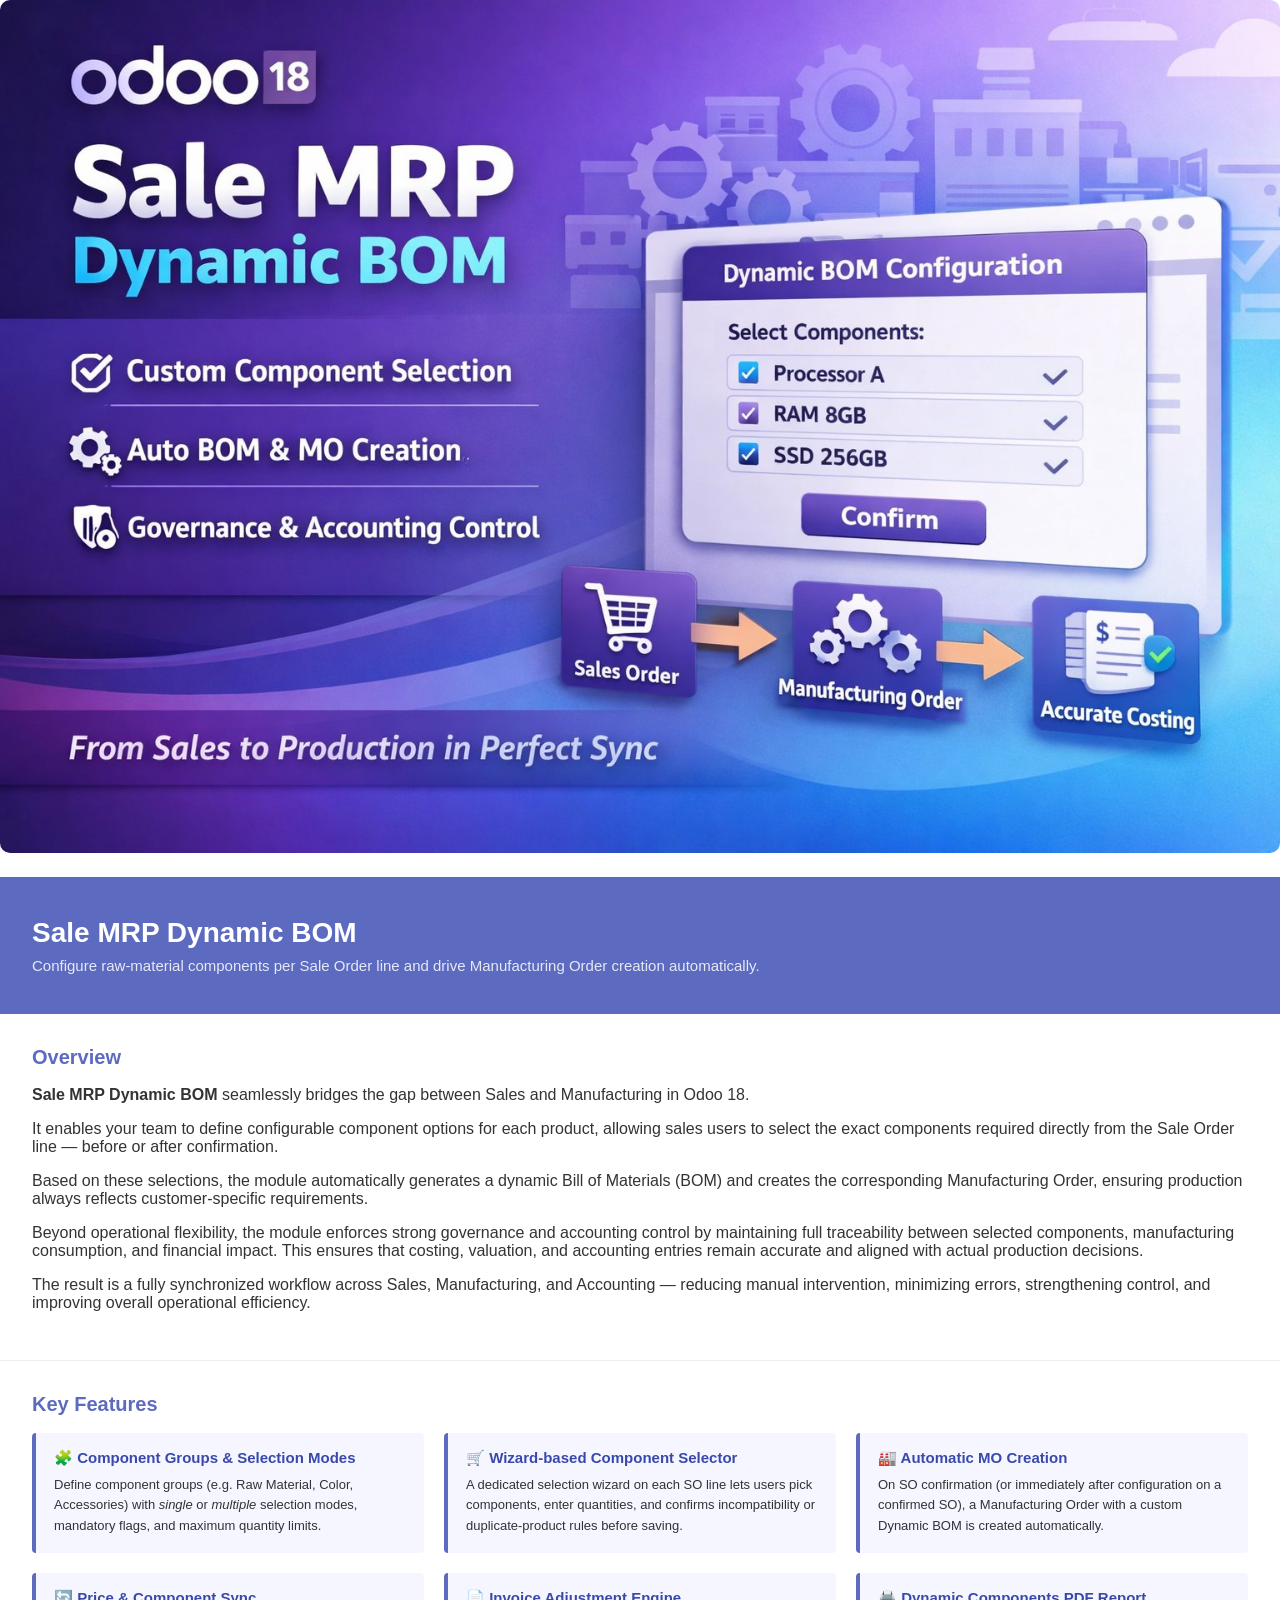
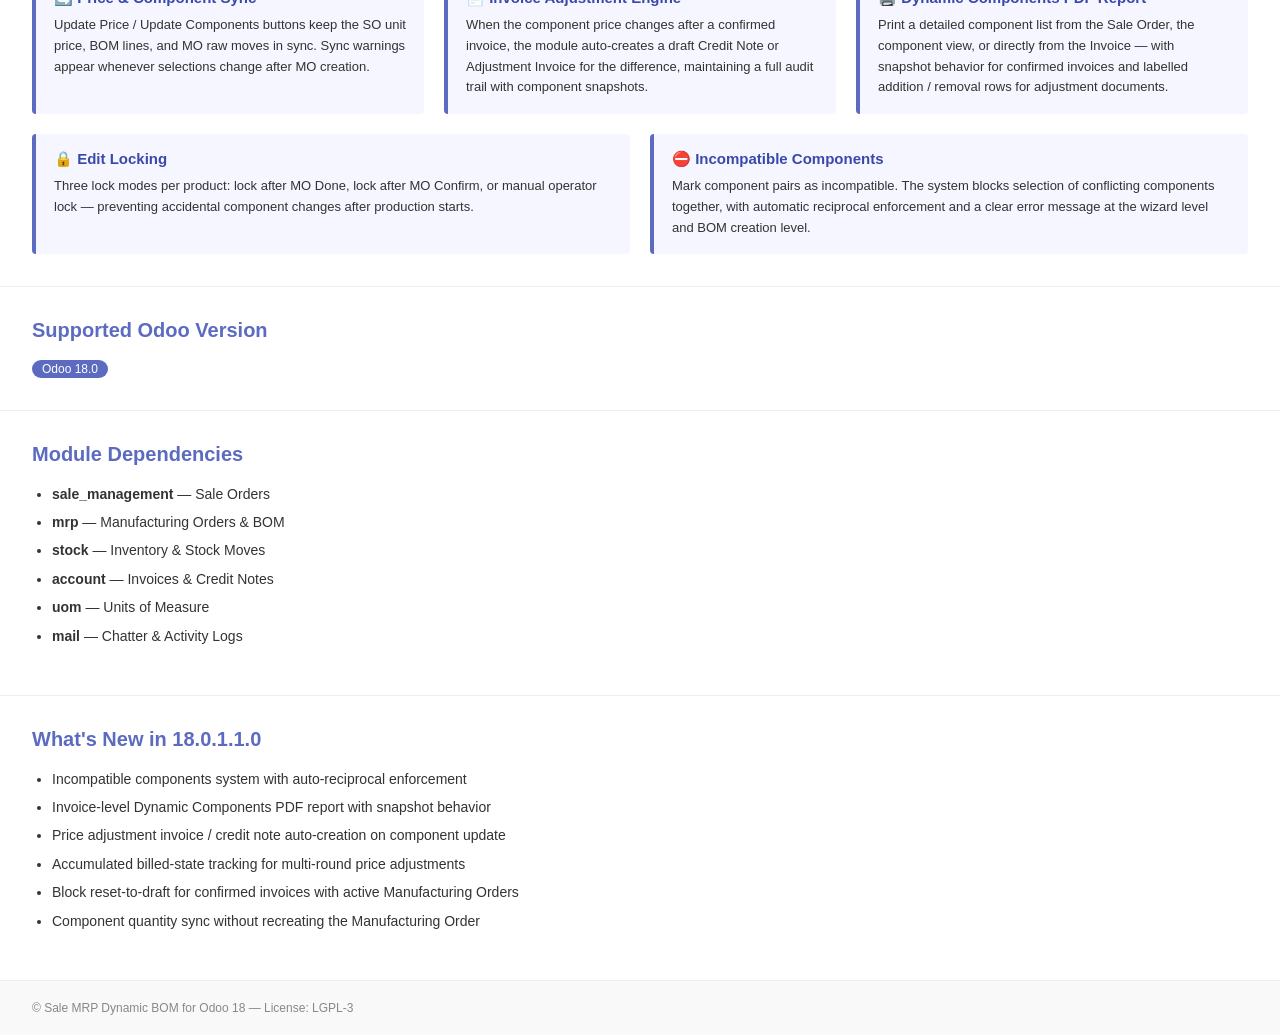
==== sale_mrp_dynamic_bom/static/description/index.html @ be4dcfb9 "up1011" ====
<!DOCTYPE html>
<html lang="en">
<head>
    <meta charset="UTF-8"/>
    <meta name="viewport" content="width=device-width, initial-scale=1.0"/>
    <title>Sale MRP Dynamic BOM</title>
    <style>
        body { font-family: 'Helvetica Neue', Arial, sans-serif; color: #333; margin: 0; padding: 0; }
        .header { background: #5C6BC0; color: #fff; padding: 40px 32px; }
        .header h1 { margin: 0 0 8px; font-size: 28px; }
        .header p  { margin: 0; font-size: 15px; opacity: .85; }
        .section   { padding: 32px; border-bottom: 1px solid #eee; }
        .section h2 { color: #5C6BC0; font-size: 20px; margin-top: 0; }
        .features  { display: flex; flex-wrap: wrap; gap: 20px; }
        .feature   { flex: 1 1 260px; background: #f5f6ff; border-left: 4px solid #5C6BC0;
                     border-radius: 4px; padding: 16px 18px; }
        .feature h3 { margin: 0 0 8px; font-size: 15px; color: #3949AB; }
        .feature p  { margin: 0; font-size: 13px; line-height: 1.6; }
        ul { padding-left: 20px; }
        li { margin-bottom: 6px; font-size: 14px; line-height: 1.6; }
        .badge { display: inline-block; background: #5C6BC0; color: #fff;
                 padding: 2px 10px; border-radius: 12px; font-size: 12px; margin-right: 6px; }
        .footer { background: #f9f9f9; padding: 20px 32px; font-size: 12px; color: #888; }
    </style>
</head>
<body>

<img src="banner.jpg" style="width:100%; border-radius:10px; margin-bottom:20px;"/>

<div class="header">
    <h1>Sale MRP Dynamic BOM</h1>
    <p>Configure raw-material components per Sale Order line and drive Manufacturing Order creation automatically.</p>
</div>

<div class="section">
    <h2>Overview</h2>
    <p>
        <strong>Sale MRP Dynamic BOM</strong> seamlessly bridges the gap between Sales and
        Manufacturing in Odoo 18.
    </p>
    <p>
        It enables your team to define configurable component options for each product, allowing
        sales users to select the exact components required directly from the Sale Order line —
        before or after confirmation.
    </p>
    <p>
        Based on these selections, the module automatically generates a dynamic Bill of Materials
        (BOM) and creates the corresponding Manufacturing Order, ensuring production always reflects
        customer-specific requirements.
    </p>
    <p>
        Beyond operational flexibility, the module enforces strong governance and accounting control
        by maintaining full traceability between selected components, manufacturing consumption, and
        financial impact. This ensures that costing, valuation, and accounting entries remain
        accurate and aligned with actual production decisions.
    </p>
    <p>
        The result is a fully synchronized workflow across Sales, Manufacturing, and Accounting —
        reducing manual intervention, minimizing errors, strengthening control, and improving
        overall operational efficiency.
    </p>
</div>

<div class="section">
    <h2>Key Features</h2>
    <div class="features">

        <div class="feature">
            <h3>🧩 Component Groups &amp; Selection Modes</h3>
            <p>Define component groups (e.g. Raw Material, Color, Accessories) with
               <em>single</em> or <em>multiple</em> selection modes, mandatory flags,
               and maximum quantity limits.</p>
        </div>

        <div class="feature">
            <h3>🛒 Wizard-based Component Selector</h3>
            <p>A dedicated selection wizard on each SO line lets users pick components,
               enter quantities, and confirms incompatibility or duplicate-product rules
               before saving.</p>
        </div>

        <div class="feature">
            <h3>🏭 Automatic MO Creation</h3>
            <p>On SO confirmation (or immediately after configuration on a confirmed SO),
               a Manufacturing Order with a custom Dynamic BOM is created automatically.</p>
        </div>

        <div class="feature">
            <h3>🔄 Price &amp; Component Sync</h3>
            <p>Update Price / Update Components buttons keep the SO unit price, BOM lines,
               and MO raw moves in sync. Sync warnings appear whenever selections change
               after MO creation.</p>
        </div>

        <div class="feature">
            <h3>📄 Invoice Adjustment Engine</h3>
            <p>When the component price changes after a confirmed invoice, the module
               auto-creates a draft Credit Note or Adjustment Invoice for the difference,
               maintaining a full audit trail with component snapshots.</p>
        </div>

        <div class="feature">
            <h3>🖨️ Dynamic Components PDF Report</h3>
            <p>Print a detailed component list from the Sale Order, the component view,
               or directly from the Invoice — with snapshot behavior for confirmed invoices
               and labelled addition / removal rows for adjustment documents.</p>
        </div>

        <div class="feature">
            <h3>🔒 Edit Locking</h3>
            <p>Three lock modes per product: lock after MO Done, lock after MO Confirm,
               or manual operator lock — preventing accidental component changes after
               production starts.</p>
        </div>

        <div class="feature">
            <h3>⛔ Incompatible Components</h3>
            <p>Mark component pairs as incompatible. The system blocks selection of
               conflicting components together, with automatic reciprocal enforcement
               and a clear error message at the wizard level and BOM creation level.</p>
        </div>

    </div>
</div>

<div class="section">
    <h2>Supported Odoo Version</h2>
    <span class="badge">Odoo 18.0</span>
</div>

<div class="section">
    <h2>Module Dependencies</h2>
    <ul>
        <li><strong>sale_management</strong> — Sale Orders</li>
        <li><strong>mrp</strong> — Manufacturing Orders &amp; BOM</li>
        <li><strong>stock</strong> — Inventory &amp; Stock Moves</li>
        <li><strong>account</strong> — Invoices &amp; Credit Notes</li>
        <li><strong>uom</strong> — Units of Measure</li>
        <li><strong>mail</strong> — Chatter &amp; Activity Logs</li>
    </ul>
</div>

<div class="section">
    <h2>What's New in 18.0.1.1.0</h2>
    <ul>
        <li>Incompatible components system with auto-reciprocal enforcement</li>
        <li>Invoice-level Dynamic Components PDF report with snapshot behavior</li>
        <li>Price adjustment invoice / credit note auto-creation on component update</li>
        <li>Accumulated billed-state tracking for multi-round price adjustments</li>
        <li>Block reset-to-draft for confirmed invoices with active Manufacturing Orders</li>
        <li>Component quantity sync without recreating the Manufacturing Order</li>
    </ul>
</div>

<div class="footer">
    &copy; Sale MRP Dynamic BOM for Odoo 18 — License: LGPL-3
</div>

</body>
</html>
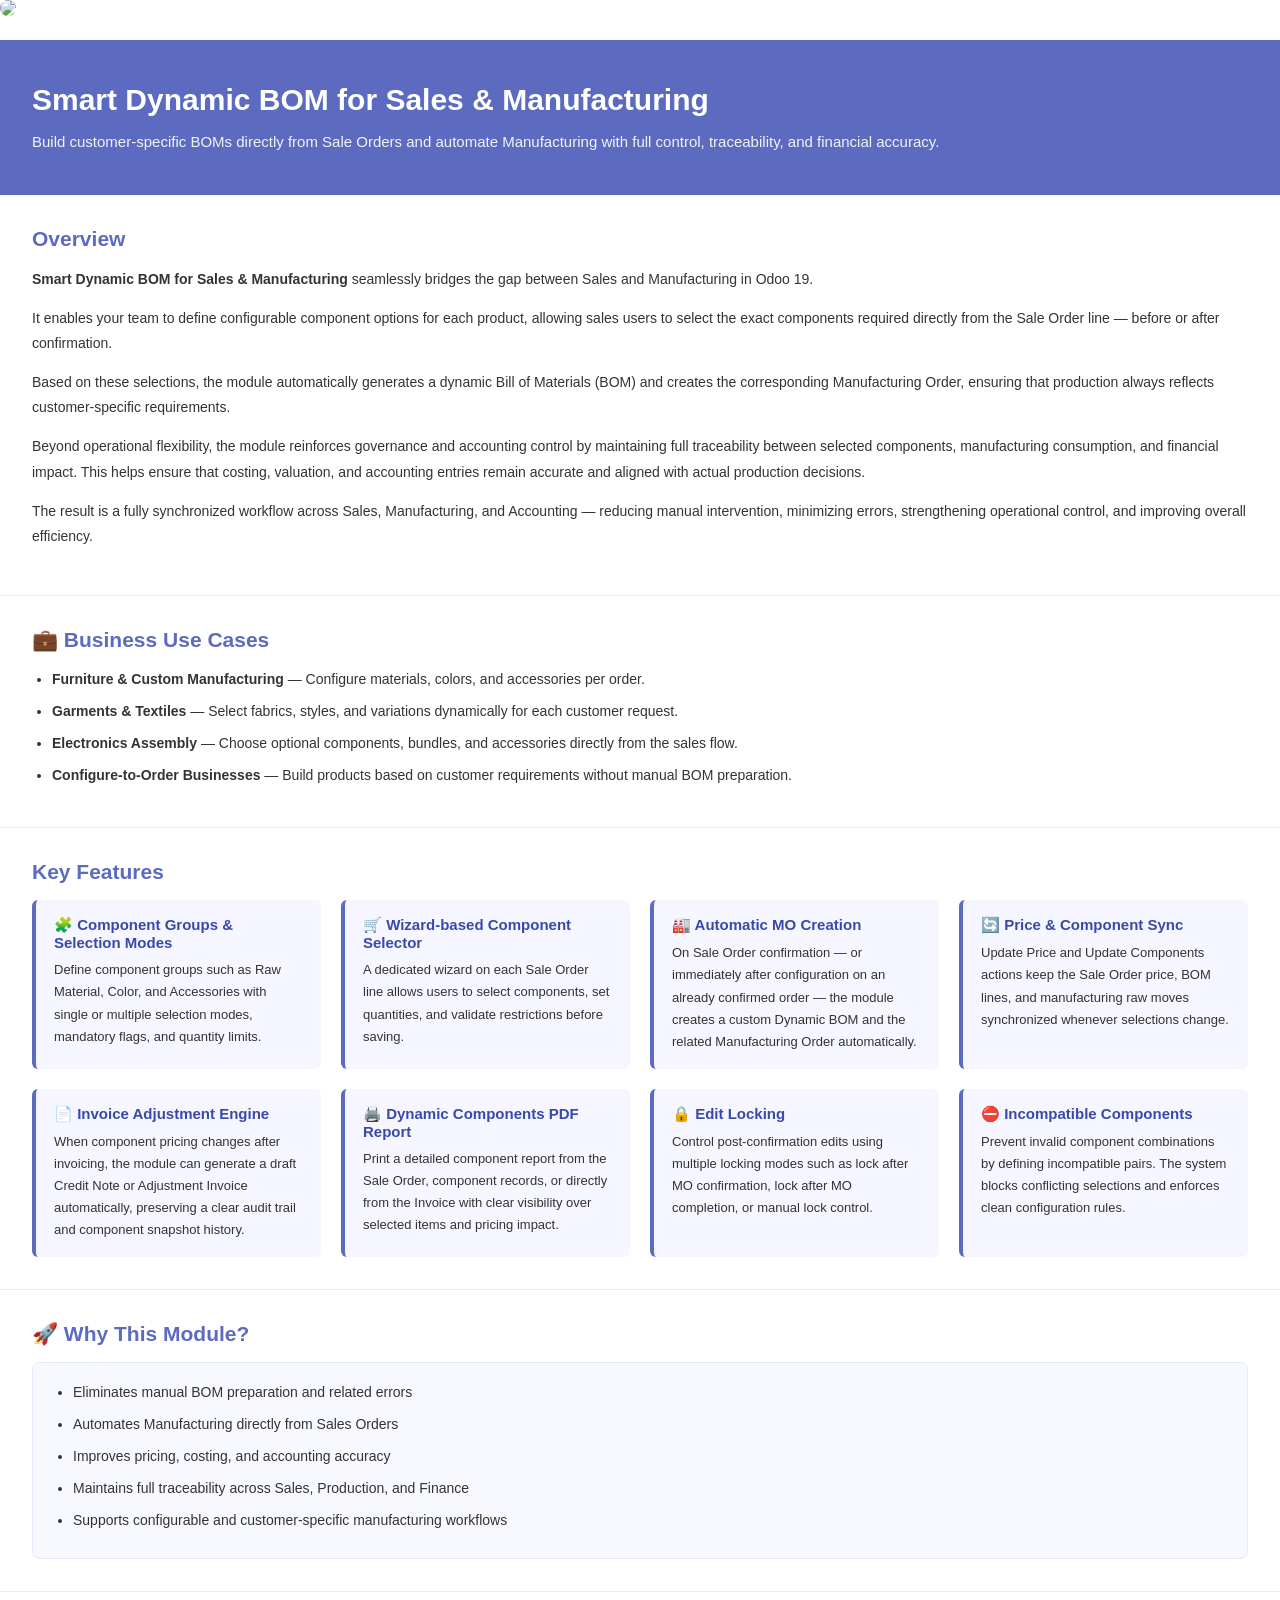
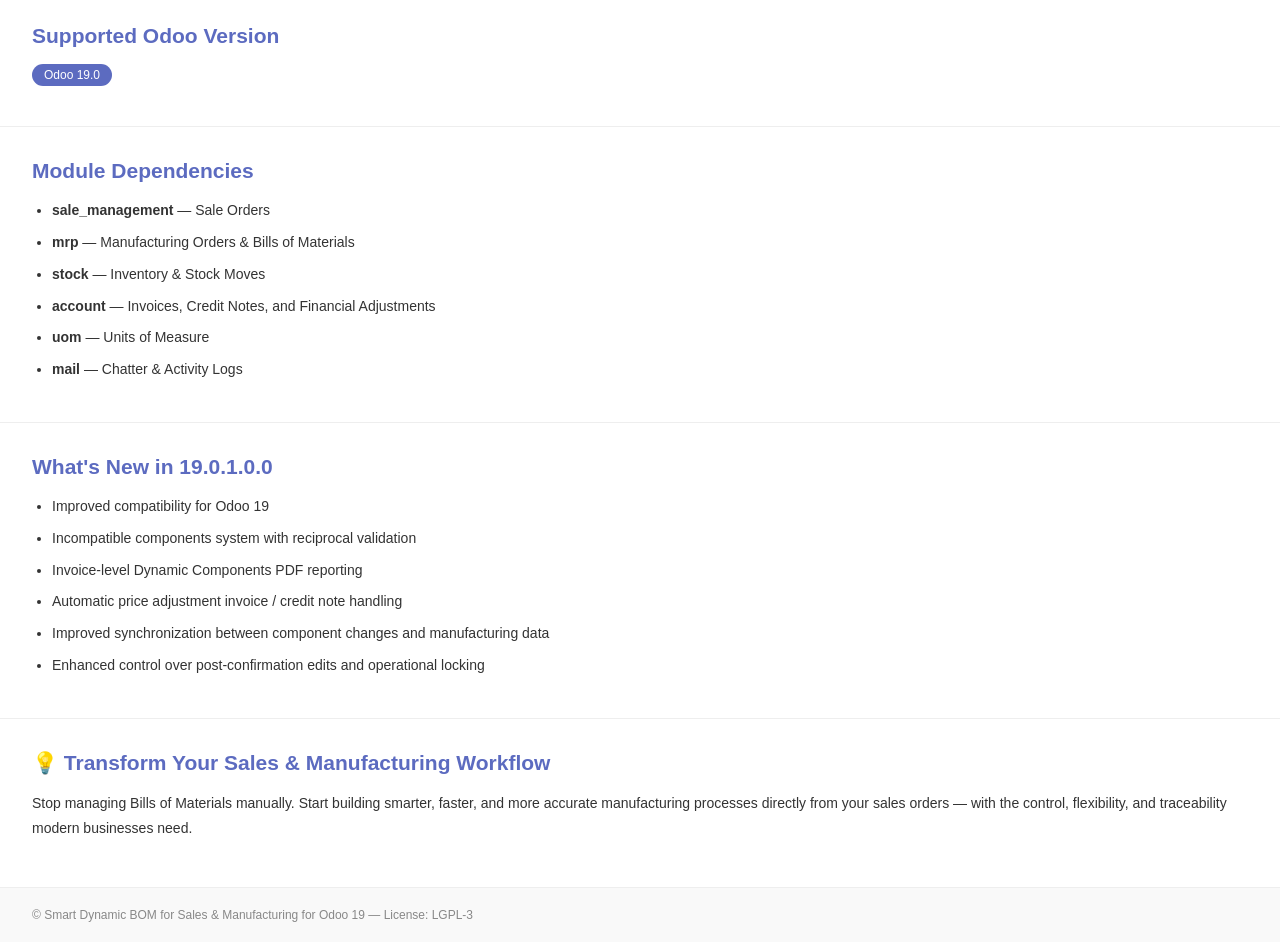
==== commit 2adc674f: "1022" ====
--- a/sale_mrp_dynamic_bom/static/description/index.html
+++ b/sale_mrp_dynamic_bom/static/description/index.html
@@ -3,62 +3,151 @@
 <head>
     <meta charset="UTF-8"/>
     <meta name="viewport" content="width=device-width, initial-scale=1.0"/>
-    <title>Sale MRP Dynamic BOM</title>
+    <title>Smart Dynamic BOM for Sales & Manufacturing</title>
     <style>
-        body { font-family: 'Helvetica Neue', Arial, sans-serif; color: #333; margin: 0; padding: 0; }
-        .header { background: #5C6BC0; color: #fff; padding: 40px 32px; }
-        .header h1 { margin: 0 0 8px; font-size: 28px; }
-        .header p  { margin: 0; font-size: 15px; opacity: .85; }
-        .section   { padding: 32px; border-bottom: 1px solid #eee; }
-        .section h2 { color: #5C6BC0; font-size: 20px; margin-top: 0; }
-        .features  { display: flex; flex-wrap: wrap; gap: 20px; }
-        .feature   { flex: 1 1 260px; background: #f5f6ff; border-left: 4px solid #5C6BC0;
-                     border-radius: 4px; padding: 16px 18px; }
-        .feature h3 { margin: 0 0 8px; font-size: 15px; color: #3949AB; }
-        .feature p  { margin: 0; font-size: 13px; line-height: 1.6; }
-        ul { padding-left: 20px; }
-        li { margin-bottom: 6px; font-size: 14px; line-height: 1.6; }
-        .badge { display: inline-block; background: #5C6BC0; color: #fff;
-                 padding: 2px 10px; border-radius: 12px; font-size: 12px; margin-right: 6px; }
-        .footer { background: #f9f9f9; padding: 20px 32px; font-size: 12px; color: #888; }
+        body {
+            font-family: 'Helvetica Neue', Arial, sans-serif;
+            color: #333;
+            margin: 0;
+            padding: 0;
+            background: #ffffff;
+        }
+        .header {
+            background: #5C6BC0;
+            color: #fff;
+            padding: 40px 32px;
+        }
+        .header h1 {
+            margin: 0 0 10px;
+            font-size: 30px;
+            line-height: 1.3;
+        }
+        .header p {
+            margin: 0;
+            font-size: 15px;
+            line-height: 1.7;
+            opacity: .92;
+        }
+        .section {
+            padding: 32px;
+            border-bottom: 1px solid #eee;
+        }
+        .section h2 {
+            color: #5C6BC0;
+            font-size: 21px;
+            margin-top: 0;
+            margin-bottom: 16px;
+        }
+        .section p {
+            font-size: 14px;
+            line-height: 1.8;
+            margin: 0 0 14px;
+        }
+        .features {
+            display: flex;
+            flex-wrap: wrap;
+            gap: 20px;
+        }
+        .feature {
+            flex: 1 1 260px;
+            background: #f5f6ff;
+            border-left: 4px solid #5C6BC0;
+            border-radius: 6px;
+            padding: 16px 18px;
+            box-sizing: border-box;
+        }
+        .feature h3 {
+            margin: 0 0 8px;
+            font-size: 15px;
+            color: #3949AB;
+        }
+        .feature p {
+            margin: 0;
+            font-size: 13px;
+            line-height: 1.7;
+        }
+        ul {
+            padding-left: 20px;
+            margin: 0;
+        }
+        li {
+            margin-bottom: 8px;
+            font-size: 14px;
+            line-height: 1.7;
+        }
+        .badge {
+            display: inline-block;
+            background: #5C6BC0;
+            color: #fff;
+            padding: 4px 12px;
+            border-radius: 14px;
+            font-size: 12px;
+            margin-right: 8px;
+            margin-bottom: 8px;
+        }
+        .highlight-box {
+            background: #f8f9ff;
+            border: 1px solid #e4e7ff;
+            border-radius: 8px;
+            padding: 18px 20px;
+        }
+        .footer {
+            background: #f9f9f9;
+            padding: 20px 32px;
+            font-size: 12px;
+            color: #888;
+        }
     </style>
 </head>
 <body>
 
-<img src="banner.jpg" style="width:100%; border-radius:10px; margin-bottom:20px;"/>
+<img src="banner.png" style="width:100%; border-radius:10px; margin-bottom:20px;"/>
 
 <div class="header">
-    <h1>Sale MRP Dynamic BOM</h1>
-    <p>Configure raw-material components per Sale Order line and drive Manufacturing Order creation automatically.</p>
+    <h1>Smart Dynamic BOM for Sales & Manufacturing</h1>
+    <p>
+        Build customer-specific BOMs directly from Sale Orders and automate Manufacturing
+        with full control, traceability, and financial accuracy.
+    </p>
 </div>
 
 <div class="section">
     <h2>Overview</h2>
     <p>
-        <strong>Sale MRP Dynamic BOM</strong> seamlessly bridges the gap between Sales and
-        Manufacturing in Odoo 18.
-    </p>
-    <p>
-        It enables your team to define configurable component options for each product, allowing
-        sales users to select the exact components required directly from the Sale Order line —
-        before or after confirmation.
-    </p>
-    <p>
-        Based on these selections, the module automatically generates a dynamic Bill of Materials
-        (BOM) and creates the corresponding Manufacturing Order, ensuring production always reflects
-        customer-specific requirements.
-    </p>
-    <p>
-        Beyond operational flexibility, the module enforces strong governance and accounting control
-        by maintaining full traceability between selected components, manufacturing consumption, and
-        financial impact. This ensures that costing, valuation, and accounting entries remain
-        accurate and aligned with actual production decisions.
-    </p>
-    <p>
-        The result is a fully synchronized workflow across Sales, Manufacturing, and Accounting —
-        reducing manual intervention, minimizing errors, strengthening control, and improving
-        overall operational efficiency.
-    </p>
+        <strong>Smart Dynamic BOM for Sales &amp; Manufacturing</strong> seamlessly bridges
+        the gap between Sales and Manufacturing in Odoo 19.
+    </p>
+    <p>
+        It enables your team to define configurable component options for each product,
+        allowing sales users to select the exact components required directly from the
+        Sale Order line — before or after confirmation.
+    </p>
+    <p>
+        Based on these selections, the module automatically generates a dynamic Bill of
+        Materials (BOM) and creates the corresponding Manufacturing Order, ensuring that
+        production always reflects customer-specific requirements.
+    </p>
+    <p>
+        Beyond operational flexibility, the module reinforces governance and accounting
+        control by maintaining full traceability between selected components, manufacturing
+        consumption, and financial impact. This helps ensure that costing, valuation, and
+        accounting entries remain accurate and aligned with actual production decisions.
+    </p>
+    <p>
+        The result is a fully synchronized workflow across Sales, Manufacturing, and
+        Accounting — reducing manual intervention, minimizing errors, strengthening
+        operational control, and improving overall efficiency.
+    </p>
+</div>
+
+<div class="section">
+    <h2>💼 Business Use Cases</h2>
+    <ul>
+        <li><strong>Furniture &amp; Custom Manufacturing</strong> — Configure materials, colors, and accessories per order.</li>
+        <li><strong>Garments &amp; Textiles</strong> — Select fabrics, styles, and variations dynamically for each customer request.</li>
+        <li><strong>Electronics Assembly</strong> — Choose optional components, bundles, and accessories directly from the sales flow.</li>
+        <li><strong>Configure-to-Order Businesses</strong> — Build products based on customer requirements without manual BOM preparation.</li>
+    </ul>
 </div>
 
 <div class="section">
@@ -67,94 +156,128 @@
 
         <div class="feature">
             <h3>🧩 Component Groups &amp; Selection Modes</h3>
-            <p>Define component groups (e.g. Raw Material, Color, Accessories) with
-               <em>single</em> or <em>multiple</em> selection modes, mandatory flags,
-               and maximum quantity limits.</p>
+            <p>
+                Define component groups such as Raw Material, Color, and Accessories
+                with single or multiple selection modes, mandatory flags, and quantity limits.
+            </p>
         </div>
 
         <div class="feature">
             <h3>🛒 Wizard-based Component Selector</h3>
-            <p>A dedicated selection wizard on each SO line lets users pick components,
-               enter quantities, and confirms incompatibility or duplicate-product rules
-               before saving.</p>
+            <p>
+                A dedicated wizard on each Sale Order line allows users to select components,
+                set quantities, and validate restrictions before saving.
+            </p>
         </div>
 
         <div class="feature">
             <h3>🏭 Automatic MO Creation</h3>
-            <p>On SO confirmation (or immediately after configuration on a confirmed SO),
-               a Manufacturing Order with a custom Dynamic BOM is created automatically.</p>
+            <p>
+                On Sale Order confirmation — or immediately after configuration on an already
+                confirmed order — the module creates a custom Dynamic BOM and the related
+                Manufacturing Order automatically.
+            </p>
         </div>
 
         <div class="feature">
             <h3>🔄 Price &amp; Component Sync</h3>
-            <p>Update Price / Update Components buttons keep the SO unit price, BOM lines,
-               and MO raw moves in sync. Sync warnings appear whenever selections change
-               after MO creation.</p>
+            <p>
+                Update Price and Update Components actions keep the Sale Order price,
+                BOM lines, and manufacturing raw moves synchronized whenever selections change.
+            </p>
         </div>
 
         <div class="feature">
             <h3>📄 Invoice Adjustment Engine</h3>
-            <p>When the component price changes after a confirmed invoice, the module
-               auto-creates a draft Credit Note or Adjustment Invoice for the difference,
-               maintaining a full audit trail with component snapshots.</p>
+            <p>
+                When component pricing changes after invoicing, the module can generate a
+                draft Credit Note or Adjustment Invoice automatically, preserving a clear
+                audit trail and component snapshot history.
+            </p>
         </div>
 
         <div class="feature">
             <h3>🖨️ Dynamic Components PDF Report</h3>
-            <p>Print a detailed component list from the Sale Order, the component view,
-               or directly from the Invoice — with snapshot behavior for confirmed invoices
-               and labelled addition / removal rows for adjustment documents.</p>
+            <p>
+                Print a detailed component report from the Sale Order, component records,
+                or directly from the Invoice with clear visibility over selected items
+                and pricing impact.
+            </p>
         </div>
 
         <div class="feature">
             <h3>🔒 Edit Locking</h3>
-            <p>Three lock modes per product: lock after MO Done, lock after MO Confirm,
-               or manual operator lock — preventing accidental component changes after
-               production starts.</p>
+            <p>
+                Control post-confirmation edits using multiple locking modes such as
+                lock after MO confirmation, lock after MO completion, or manual lock control.
+            </p>
         </div>
 
         <div class="feature">
             <h3>⛔ Incompatible Components</h3>
-            <p>Mark component pairs as incompatible. The system blocks selection of
-               conflicting components together, with automatic reciprocal enforcement
-               and a clear error message at the wizard level and BOM creation level.</p>
+            <p>
+                Prevent invalid component combinations by defining incompatible pairs.
+                The system blocks conflicting selections and enforces clean configuration rules.
+            </p>
         </div>
 
     </div>
 </div>
 
 <div class="section">
+    <h2>🚀 Why This Module?</h2>
+    <div class="highlight-box">
+        <ul>
+            <li>Eliminates manual BOM preparation and related errors</li>
+            <li>Automates Manufacturing directly from Sales Orders</li>
+            <li>Improves pricing, costing, and accounting accuracy</li>
+            <li>Maintains full traceability across Sales, Production, and Finance</li>
+            <li>Supports configurable and customer-specific manufacturing workflows</li>
+        </ul>
+    </div>
+</div>
+
+<div class="section">
     <h2>Supported Odoo Version</h2>
-    <span class="badge">Odoo 18.0</span>
+    <span class="badge">Odoo 19.0</span>
 </div>
 
 <div class="section">
     <h2>Module Dependencies</h2>
     <ul>
         <li><strong>sale_management</strong> — Sale Orders</li>
-        <li><strong>mrp</strong> — Manufacturing Orders &amp; BOM</li>
+        <li><strong>mrp</strong> — Manufacturing Orders &amp; Bills of Materials</li>
         <li><strong>stock</strong> — Inventory &amp; Stock Moves</li>
-        <li><strong>account</strong> — Invoices &amp; Credit Notes</li>
+        <li><strong>account</strong> — Invoices, Credit Notes, and Financial Adjustments</li>
         <li><strong>uom</strong> — Units of Measure</li>
         <li><strong>mail</strong> — Chatter &amp; Activity Logs</li>
     </ul>
 </div>
 
 <div class="section">
-    <h2>What's New in 18.0.1.1.0</h2>
+    <h2>What's New in 19.0.1.0.0</h2>
     <ul>
-        <li>Incompatible components system with auto-reciprocal enforcement</li>
-        <li>Invoice-level Dynamic Components PDF report with snapshot behavior</li>
-        <li>Price adjustment invoice / credit note auto-creation on component update</li>
-        <li>Accumulated billed-state tracking for multi-round price adjustments</li>
-        <li>Block reset-to-draft for confirmed invoices with active Manufacturing Orders</li>
-        <li>Component quantity sync without recreating the Manufacturing Order</li>
+        <li>Improved compatibility for Odoo 19</li>
+        <li>Incompatible components system with reciprocal validation</li>
+        <li>Invoice-level Dynamic Components PDF reporting</li>
+        <li>Automatic price adjustment invoice / credit note handling</li>
+        <li>Improved synchronization between component changes and manufacturing data</li>
+        <li>Enhanced control over post-confirmation edits and operational locking</li>
     </ul>
 </div>
 
+<div class="section">
+    <h2>💡 Transform Your Sales &amp; Manufacturing Workflow</h2>
+    <p>
+        Stop managing Bills of Materials manually. Start building smarter, faster, and more
+        accurate manufacturing processes directly from your sales orders — with the control,
+        flexibility, and traceability modern businesses need.
+    </p>
+</div>
+
 <div class="footer">
-    &copy; Sale MRP Dynamic BOM for Odoo 18 — License: LGPL-3
+    &copy; Smart Dynamic BOM for Sales &amp; Manufacturing for Odoo 19 — License: LGPL-3
 </div>
 
 </body>
-</html>
+</html>
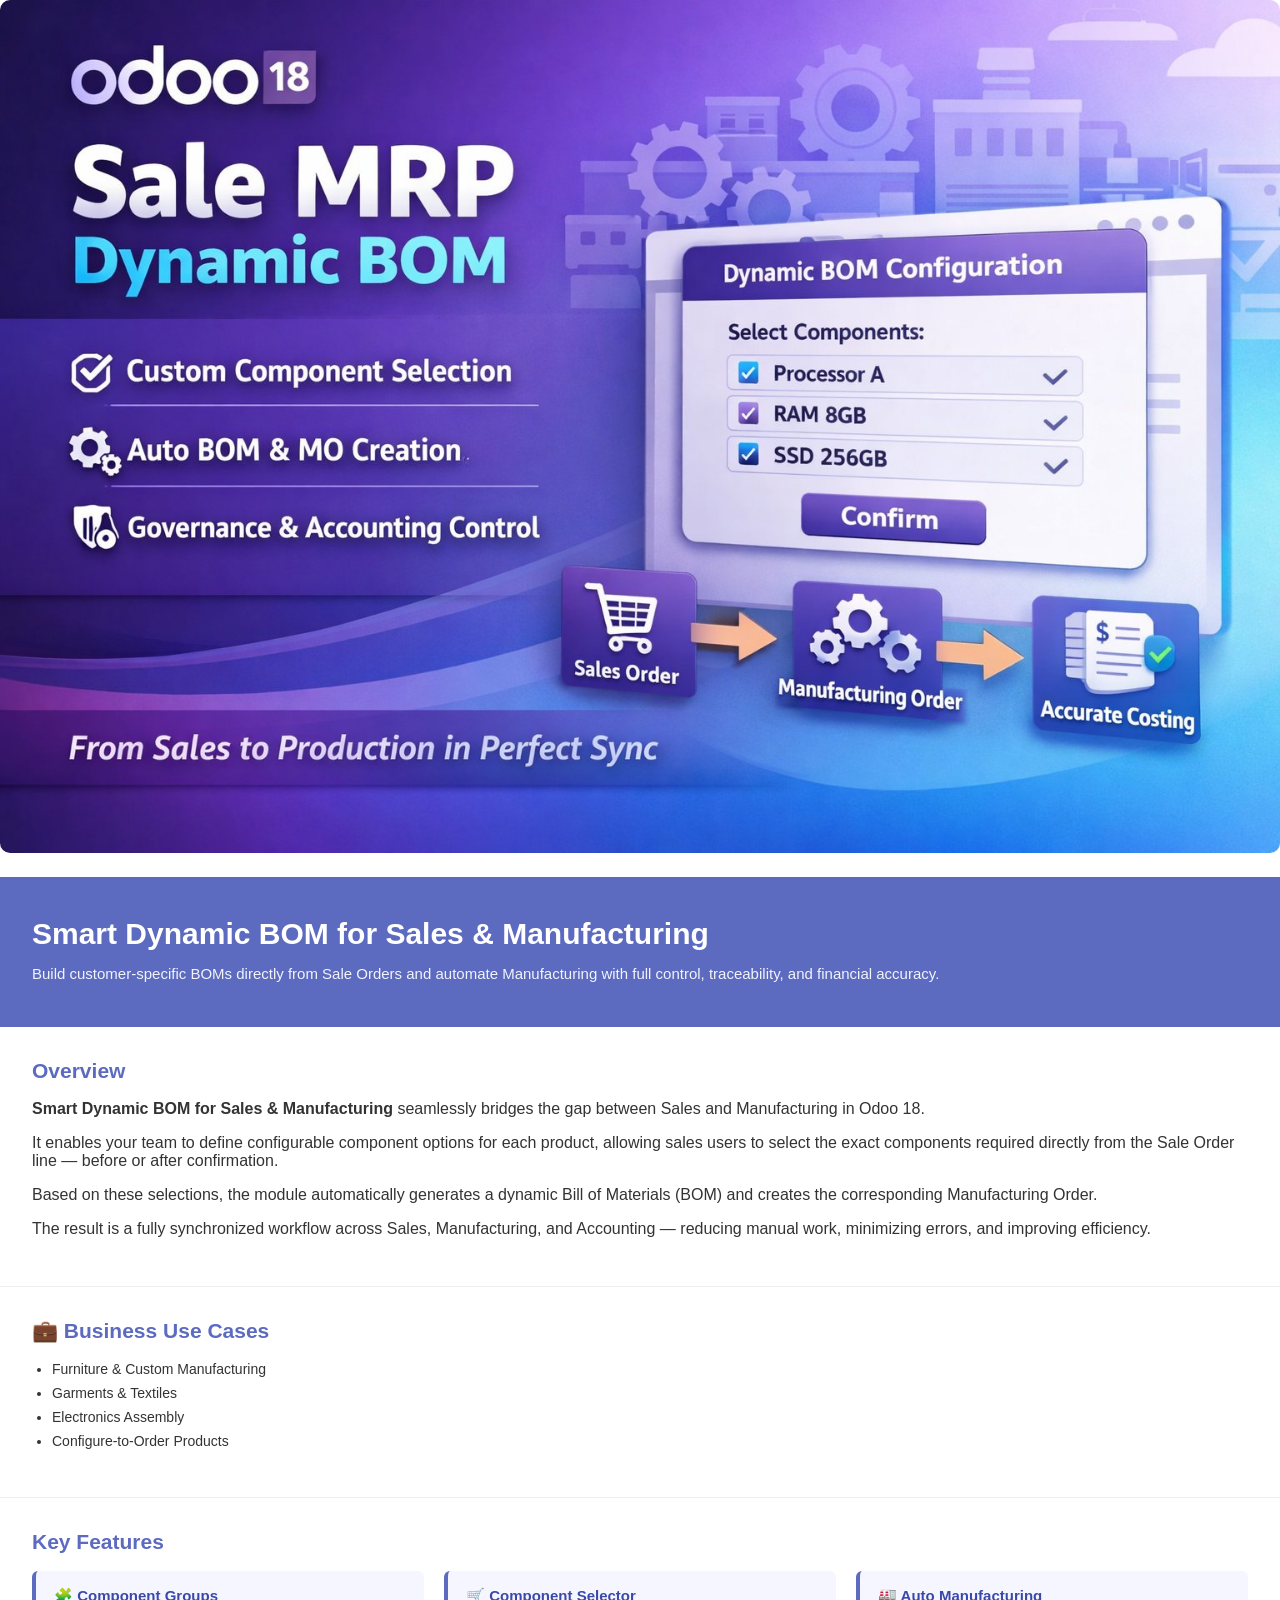
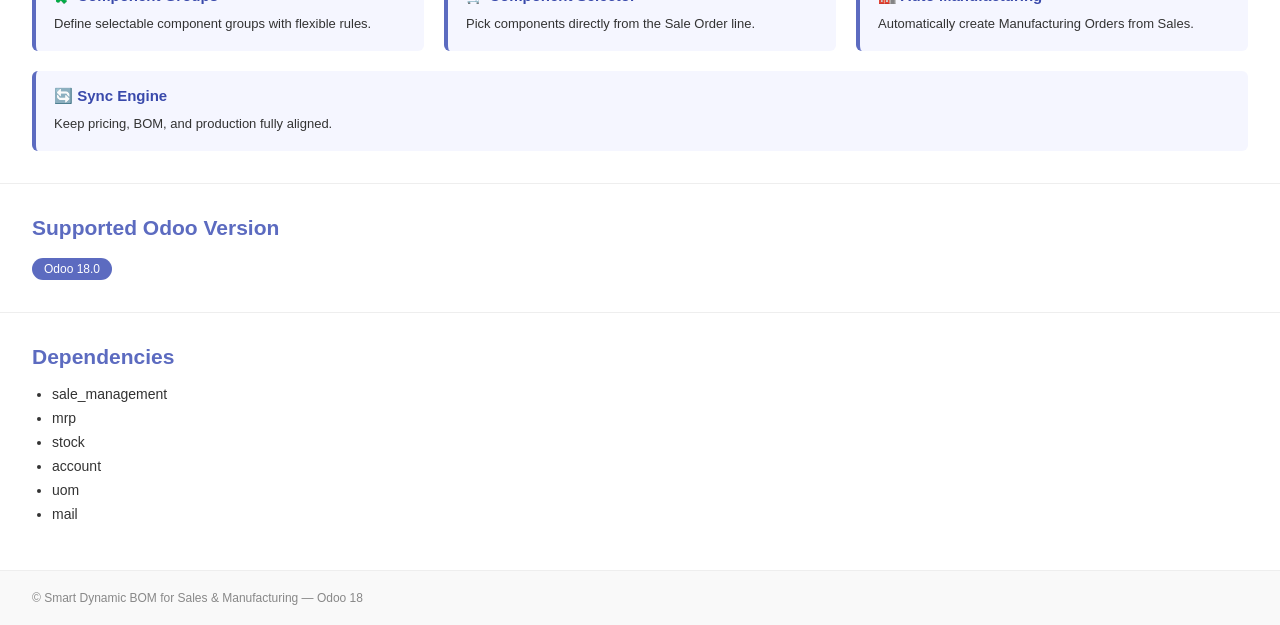
==== commit 330e7887: "1025" ====
--- a/sale_mrp_dynamic_bom/static/description/index.html
+++ b/sale_mrp_dynamic_bom/static/description/index.html
@@ -20,7 +20,6 @@
         .header h1 {
             margin: 0 0 10px;
             font-size: 30px;
-            line-height: 1.3;
         }
         .header p {
             margin: 0;
@@ -36,12 +35,6 @@
             color: #5C6BC0;
             font-size: 21px;
             margin-top: 0;
-            margin-bottom: 16px;
-        }
-        .section p {
-            font-size: 14px;
-            line-height: 1.8;
-            margin: 0 0 14px;
         }
         .features {
             display: flex;
@@ -54,7 +47,6 @@
             border-left: 4px solid #5C6BC0;
             border-radius: 6px;
             padding: 16px 18px;
-            box-sizing: border-box;
         }
         .feature h3 {
             margin: 0 0 8px;
@@ -66,15 +58,8 @@
             font-size: 13px;
             line-height: 1.7;
         }
-        ul {
-            padding-left: 20px;
-            margin: 0;
-        }
-        li {
-            margin-bottom: 8px;
-            font-size: 14px;
-            line-height: 1.7;
-        }
+        ul { padding-left: 20px; }
+        li { margin-bottom: 8px; font-size: 14px; }
         .badge {
             display: inline-block;
             background: #5C6BC0;
@@ -82,14 +67,6 @@
             padding: 4px 12px;
             border-radius: 14px;
             font-size: 12px;
-            margin-right: 8px;
-            margin-bottom: 8px;
-        }
-        .highlight-box {
-            background: #f8f9ff;
-            border: 1px solid #e4e7ff;
-            border-radius: 8px;
-            padding: 18px 20px;
         }
         .footer {
             background: #f9f9f9;
@@ -101,7 +78,8 @@
 </head>
 <body>
 
-<img src="banner.png" style="width:100%; border-radius:10px; margin-bottom:20px;"/>
+<!-- ✅ البانر القديم -->
+<img src="banner.jpg" style="width:100%; border-radius:10px; margin-bottom:20px;"/>
 
 <div class="header">
     <h1>Smart Dynamic BOM for Sales & Manufacturing</h1>
@@ -114,8 +92,8 @@
 <div class="section">
     <h2>Overview</h2>
     <p>
-        <strong>Smart Dynamic BOM for Sales &amp; Manufacturing</strong> seamlessly bridges
-        the gap between Sales and Manufacturing in Odoo 19.
+        <strong>Smart Dynamic BOM for Sales & Manufacturing</strong> seamlessly bridges
+        the gap between Sales and Manufacturing in Odoo 18.
     </p>
     <p>
         It enables your team to define configurable component options for each product,
@@ -124,29 +102,21 @@
     </p>
     <p>
         Based on these selections, the module automatically generates a dynamic Bill of
-        Materials (BOM) and creates the corresponding Manufacturing Order, ensuring that
-        production always reflects customer-specific requirements.
-    </p>
-    <p>
-        Beyond operational flexibility, the module reinforces governance and accounting
-        control by maintaining full traceability between selected components, manufacturing
-        consumption, and financial impact. This helps ensure that costing, valuation, and
-        accounting entries remain accurate and aligned with actual production decisions.
+        Materials (BOM) and creates the corresponding Manufacturing Order.
     </p>
     <p>
         The result is a fully synchronized workflow across Sales, Manufacturing, and
-        Accounting — reducing manual intervention, minimizing errors, strengthening
-        operational control, and improving overall efficiency.
+        Accounting — reducing manual work, minimizing errors, and improving efficiency.
     </p>
 </div>
 
 <div class="section">
     <h2>💼 Business Use Cases</h2>
     <ul>
-        <li><strong>Furniture &amp; Custom Manufacturing</strong> — Configure materials, colors, and accessories per order.</li>
-        <li><strong>Garments &amp; Textiles</strong> — Select fabrics, styles, and variations dynamically for each customer request.</li>
-        <li><strong>Electronics Assembly</strong> — Choose optional components, bundles, and accessories directly from the sales flow.</li>
-        <li><strong>Configure-to-Order Businesses</strong> — Build products based on customer requirements without manual BOM preparation.</li>
+        <li>Furniture & Custom Manufacturing</li>
+        <li>Garments & Textiles</li>
+        <li>Electronics Assembly</li>
+        <li>Configure-to-Order Products</li>
     </ul>
 </div>
 
@@ -155,128 +125,47 @@
     <div class="features">
 
         <div class="feature">
-            <h3>🧩 Component Groups &amp; Selection Modes</h3>
-            <p>
-                Define component groups such as Raw Material, Color, and Accessories
-                with single or multiple selection modes, mandatory flags, and quantity limits.
-            </p>
+            <h3>🧩 Component Groups</h3>
+            <p>Define selectable component groups with flexible rules.</p>
         </div>
 
         <div class="feature">
-            <h3>🛒 Wizard-based Component Selector</h3>
-            <p>
-                A dedicated wizard on each Sale Order line allows users to select components,
-                set quantities, and validate restrictions before saving.
-            </p>
+            <h3>🛒 Component Selector</h3>
+            <p>Pick components directly from the Sale Order line.</p>
         </div>
 
         <div class="feature">
-            <h3>🏭 Automatic MO Creation</h3>
-            <p>
-                On Sale Order confirmation — or immediately after configuration on an already
-                confirmed order — the module creates a custom Dynamic BOM and the related
-                Manufacturing Order automatically.
-            </p>
+            <h3>🏭 Auto Manufacturing</h3>
+            <p>Automatically create Manufacturing Orders from Sales.</p>
         </div>
 
         <div class="feature">
-            <h3>🔄 Price &amp; Component Sync</h3>
-            <p>
-                Update Price and Update Components actions keep the Sale Order price,
-                BOM lines, and manufacturing raw moves synchronized whenever selections change.
-            </p>
-        </div>
-
-        <div class="feature">
-            <h3>📄 Invoice Adjustment Engine</h3>
-            <p>
-                When component pricing changes after invoicing, the module can generate a
-                draft Credit Note or Adjustment Invoice automatically, preserving a clear
-                audit trail and component snapshot history.
-            </p>
-        </div>
-
-        <div class="feature">
-            <h3>🖨️ Dynamic Components PDF Report</h3>
-            <p>
-                Print a detailed component report from the Sale Order, component records,
-                or directly from the Invoice with clear visibility over selected items
-                and pricing impact.
-            </p>
-        </div>
-
-        <div class="feature">
-            <h3>🔒 Edit Locking</h3>
-            <p>
-                Control post-confirmation edits using multiple locking modes such as
-                lock after MO confirmation, lock after MO completion, or manual lock control.
-            </p>
-        </div>
-
-        <div class="feature">
-            <h3>⛔ Incompatible Components</h3>
-            <p>
-                Prevent invalid component combinations by defining incompatible pairs.
-                The system blocks conflicting selections and enforces clean configuration rules.
-            </p>
+            <h3>🔄 Sync Engine</h3>
+            <p>Keep pricing, BOM, and production fully aligned.</p>
         </div>
 
     </div>
 </div>
 
 <div class="section">
-    <h2>🚀 Why This Module?</h2>
-    <div class="highlight-box">
-        <ul>
-            <li>Eliminates manual BOM preparation and related errors</li>
-            <li>Automates Manufacturing directly from Sales Orders</li>
-            <li>Improves pricing, costing, and accounting accuracy</li>
-            <li>Maintains full traceability across Sales, Production, and Finance</li>
-            <li>Supports configurable and customer-specific manufacturing workflows</li>
-        </ul>
-    </div>
+    <h2>Supported Odoo Version</h2>
+    <span class="badge">Odoo 18.0</span>
 </div>
 
 <div class="section">
-    <h2>Supported Odoo Version</h2>
-    <span class="badge">Odoo 19.0</span>
-</div>
-
-<div class="section">
-    <h2>Module Dependencies</h2>
+    <h2>Dependencies</h2>
     <ul>
-        <li><strong>sale_management</strong> — Sale Orders</li>
-        <li><strong>mrp</strong> — Manufacturing Orders &amp; Bills of Materials</li>
-        <li><strong>stock</strong> — Inventory &amp; Stock Moves</li>
-        <li><strong>account</strong> — Invoices, Credit Notes, and Financial Adjustments</li>
-        <li><strong>uom</strong> — Units of Measure</li>
-        <li><strong>mail</strong> — Chatter &amp; Activity Logs</li>
+        <li>sale_management</li>
+        <li>mrp</li>
+        <li>stock</li>
+        <li>account</li>
+        <li>uom</li>
+        <li>mail</li>
     </ul>
 </div>
 
-<div class="section">
-    <h2>What's New in 19.0.1.0.0</h2>
-    <ul>
-        <li>Improved compatibility for Odoo 19</li>
-        <li>Incompatible components system with reciprocal validation</li>
-        <li>Invoice-level Dynamic Components PDF reporting</li>
-        <li>Automatic price adjustment invoice / credit note handling</li>
-        <li>Improved synchronization between component changes and manufacturing data</li>
-        <li>Enhanced control over post-confirmation edits and operational locking</li>
-    </ul>
-</div>
-
-<div class="section">
-    <h2>💡 Transform Your Sales &amp; Manufacturing Workflow</h2>
-    <p>
-        Stop managing Bills of Materials manually. Start building smarter, faster, and more
-        accurate manufacturing processes directly from your sales orders — with the control,
-        flexibility, and traceability modern businesses need.
-    </p>
-</div>
-
 <div class="footer">
-    &copy; Smart Dynamic BOM for Sales &amp; Manufacturing for Odoo 19 — License: LGPL-3
+    &copy; Smart Dynamic BOM for Sales & Manufacturing — Odoo 18
 </div>
 
 </body>
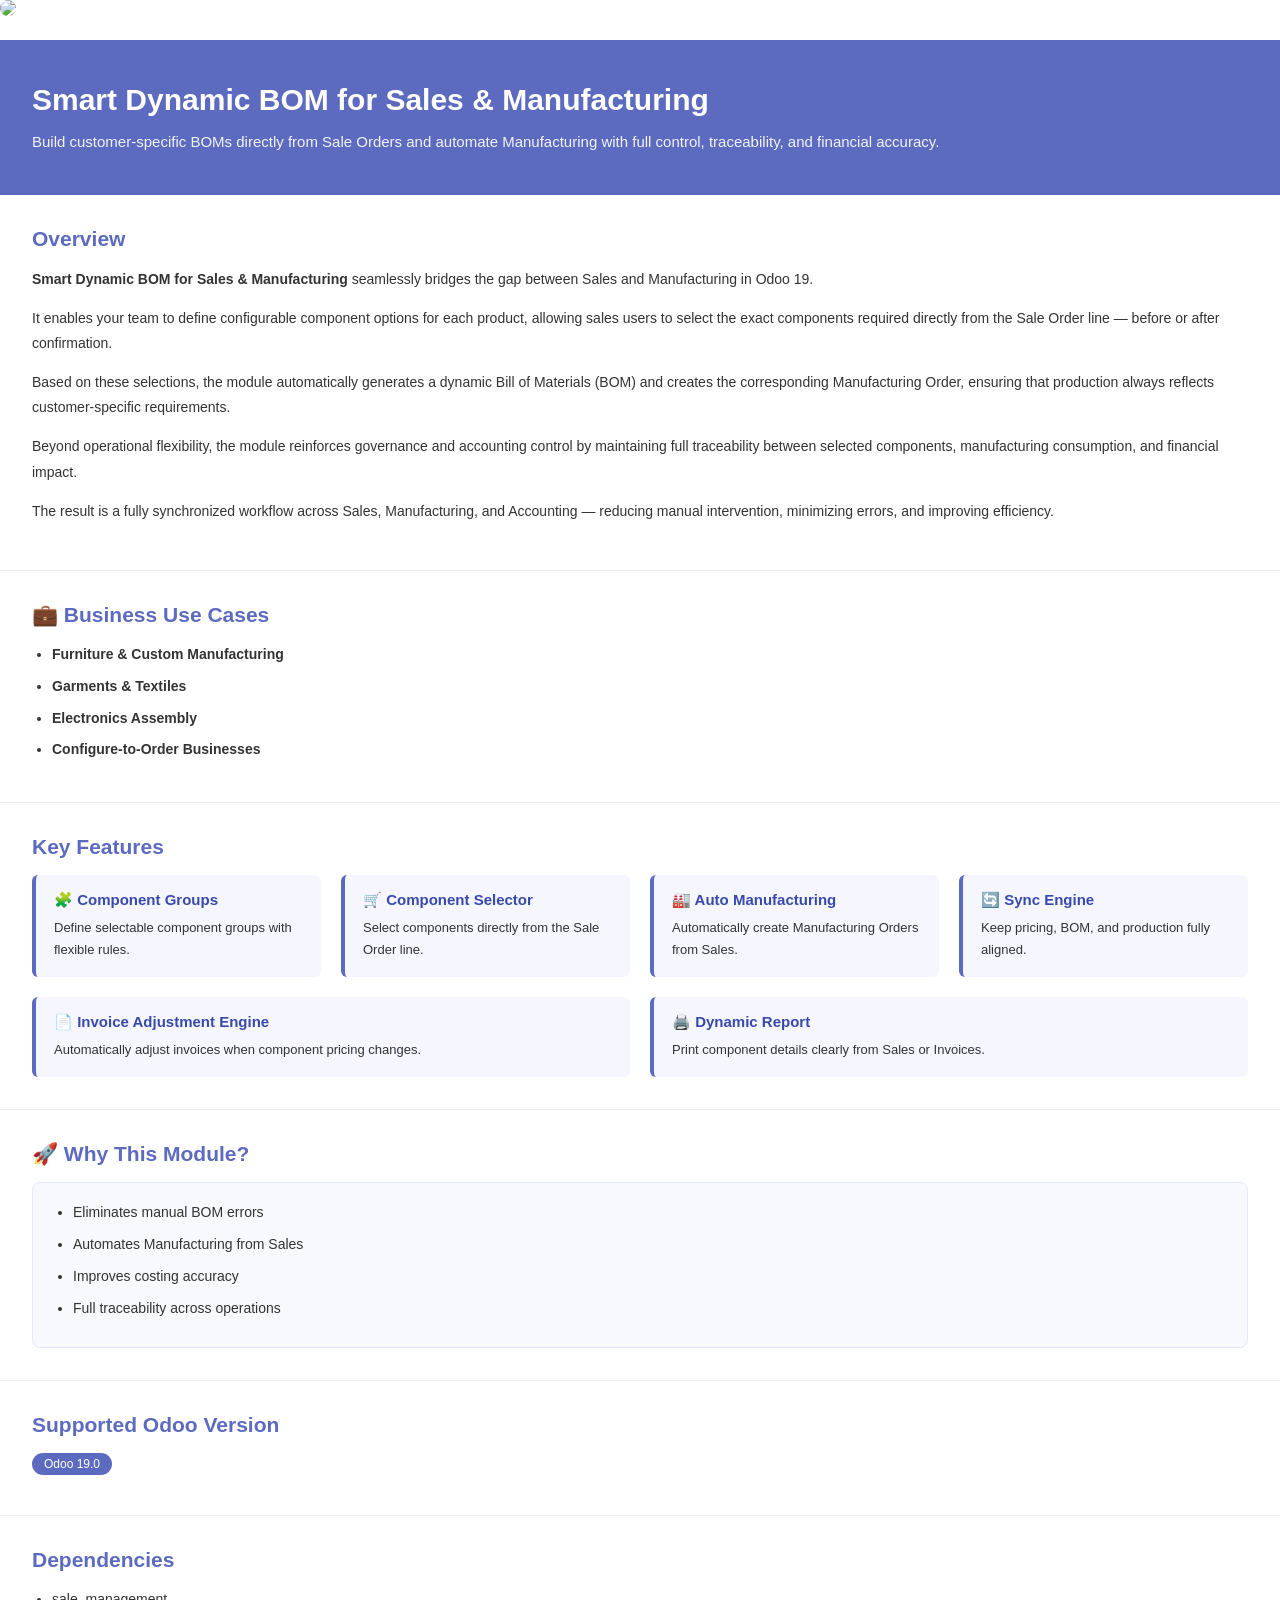
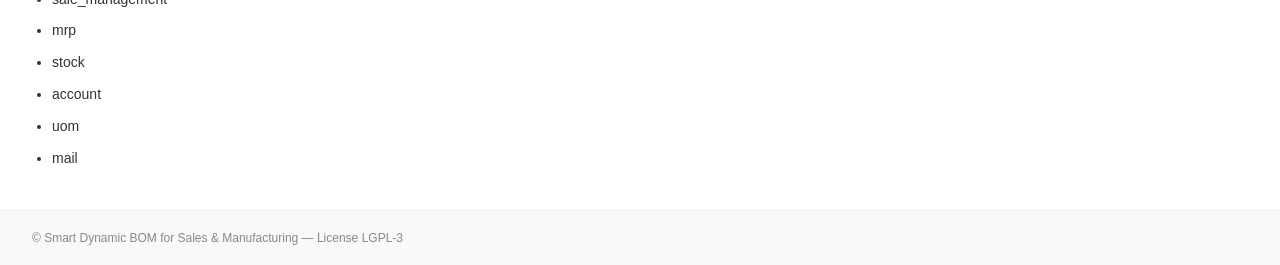
==== commit b83ffb0d: "update banner" ====
--- a/sale_mrp_dynamic_bom/static/description/index.html
+++ b/sale_mrp_dynamic_bom/static/description/index.html
@@ -20,6 +20,7 @@
         .header h1 {
             margin: 0 0 10px;
             font-size: 30px;
+            line-height: 1.3;
         }
         .header p {
             margin: 0;
@@ -35,6 +36,12 @@
             color: #5C6BC0;
             font-size: 21px;
             margin-top: 0;
+            margin-bottom: 16px;
+        }
+        .section p {
+            font-size: 14px;
+            line-height: 1.8;
+            margin: 0 0 14px;
         }
         .features {
             display: flex;
@@ -47,6 +54,7 @@
             border-left: 4px solid #5C6BC0;
             border-radius: 6px;
             padding: 16px 18px;
+            box-sizing: border-box;
         }
         .feature h3 {
             margin: 0 0 8px;
@@ -58,8 +66,15 @@
             font-size: 13px;
             line-height: 1.7;
         }
-        ul { padding-left: 20px; }
-        li { margin-bottom: 8px; font-size: 14px; }
+        ul {
+            padding-left: 20px;
+            margin: 0;
+        }
+        li {
+            margin-bottom: 8px;
+            font-size: 14px;
+            line-height: 1.7;
+        }
         .badge {
             display: inline-block;
             background: #5C6BC0;
@@ -67,6 +82,14 @@
             padding: 4px 12px;
             border-radius: 14px;
             font-size: 12px;
+            margin-right: 8px;
+            margin-bottom: 8px;
+        }
+        .highlight-box {
+            background: #f8f9ff;
+            border: 1px solid #e4e7ff;
+            border-radius: 8px;
+            padding: 18px 20px;
         }
         .footer {
             background: #f9f9f9;
@@ -78,7 +101,7 @@
 </head>
 <body>
 
-<!-- ✅ البانر القديم -->
+<!-- ✅ البانر الجديد -->
 <img src="banner.jpg" style="width:100%; border-radius:10px; margin-bottom:20px;"/>
 
 <div class="header">
@@ -93,7 +116,7 @@
     <h2>Overview</h2>
     <p>
         <strong>Smart Dynamic BOM for Sales & Manufacturing</strong> seamlessly bridges
-        the gap between Sales and Manufacturing in Odoo 18.
+        the gap between Sales and Manufacturing in Odoo 19.
     </p>
     <p>
         It enables your team to define configurable component options for each product,
@@ -102,21 +125,27 @@
     </p>
     <p>
         Based on these selections, the module automatically generates a dynamic Bill of
-        Materials (BOM) and creates the corresponding Manufacturing Order.
+        Materials (BOM) and creates the corresponding Manufacturing Order, ensuring that
+        production always reflects customer-specific requirements.
+    </p>
+    <p>
+        Beyond operational flexibility, the module reinforces governance and accounting
+        control by maintaining full traceability between selected components, manufacturing
+        consumption, and financial impact.
     </p>
     <p>
         The result is a fully synchronized workflow across Sales, Manufacturing, and
-        Accounting — reducing manual work, minimizing errors, and improving efficiency.
+        Accounting — reducing manual intervention, minimizing errors, and improving efficiency.
     </p>
 </div>
 
 <div class="section">
     <h2>💼 Business Use Cases</h2>
     <ul>
-        <li>Furniture & Custom Manufacturing</li>
-        <li>Garments & Textiles</li>
-        <li>Electronics Assembly</li>
-        <li>Configure-to-Order Products</li>
+        <li><strong>Furniture & Custom Manufacturing</strong></li>
+        <li><strong>Garments & Textiles</strong></li>
+        <li><strong>Electronics Assembly</strong></li>
+        <li><strong>Configure-to-Order Businesses</strong></li>
     </ul>
 </div>
 
@@ -131,7 +160,7 @@
 
         <div class="feature">
             <h3>🛒 Component Selector</h3>
-            <p>Pick components directly from the Sale Order line.</p>
+            <p>Select components directly from the Sale Order line.</p>
         </div>
 
         <div class="feature">
@@ -144,12 +173,34 @@
             <p>Keep pricing, BOM, and production fully aligned.</p>
         </div>
 
+        <div class="feature">
+            <h3>📄 Invoice Adjustment Engine</h3>
+            <p>Automatically adjust invoices when component pricing changes.</p>
+        </div>
+
+        <div class="feature">
+            <h3>🖨️ Dynamic Report</h3>
+            <p>Print component details clearly from Sales or Invoices.</p>
+        </div>
+
     </div>
 </div>
 
 <div class="section">
+    <h2>🚀 Why This Module?</h2>
+    <div class="highlight-box">
+        <ul>
+            <li>Eliminates manual BOM errors</li>
+            <li>Automates Manufacturing from Sales</li>
+            <li>Improves costing accuracy</li>
+            <li>Full traceability across operations</li>
+        </ul>
+    </div>
+</div>
+
+<div class="section">
     <h2>Supported Odoo Version</h2>
-    <span class="badge">Odoo 18.0</span>
+    <span class="badge">Odoo 19.0</span>
 </div>
 
 <div class="section">
@@ -165,7 +216,7 @@
 </div>
 
 <div class="footer">
-    &copy; Smart Dynamic BOM for Sales & Manufacturing — Odoo 18
+    &copy; Smart Dynamic BOM for Sales & Manufacturing — License LGPL-3
 </div>
 
 </body>
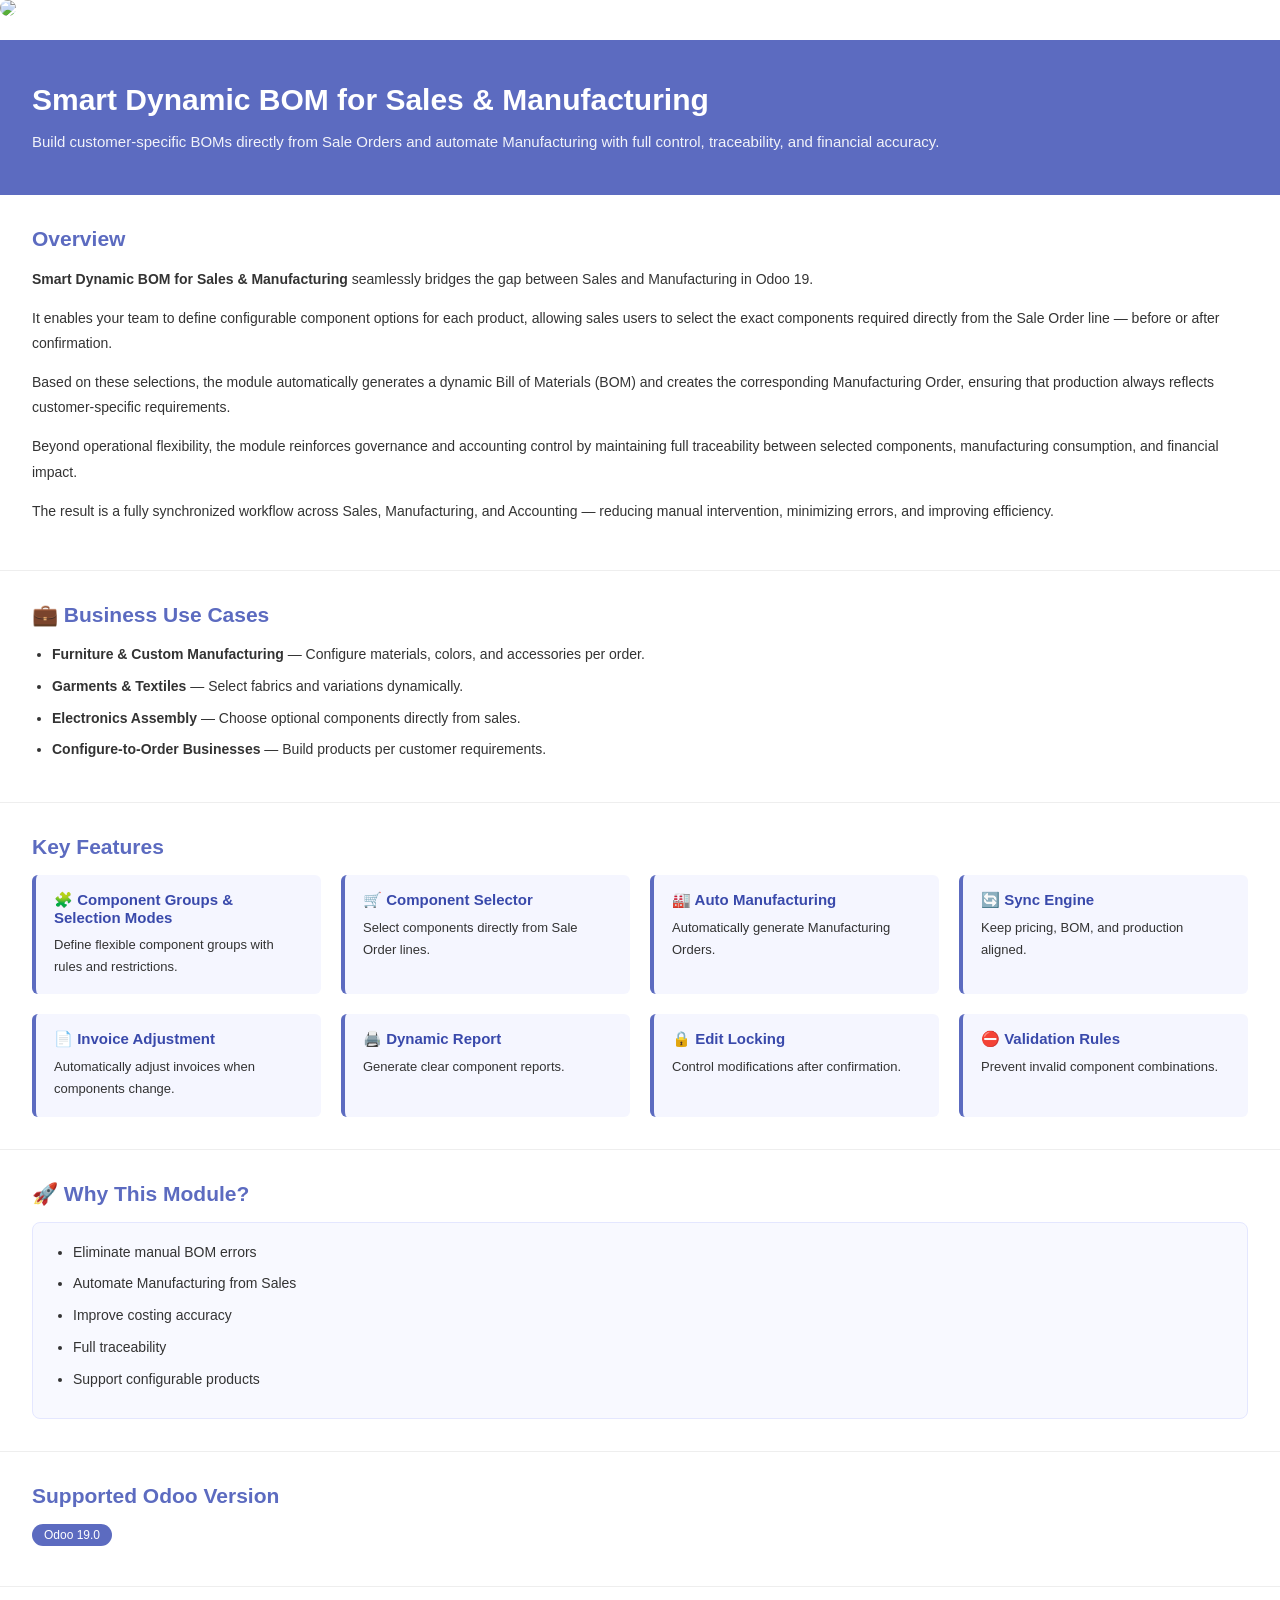
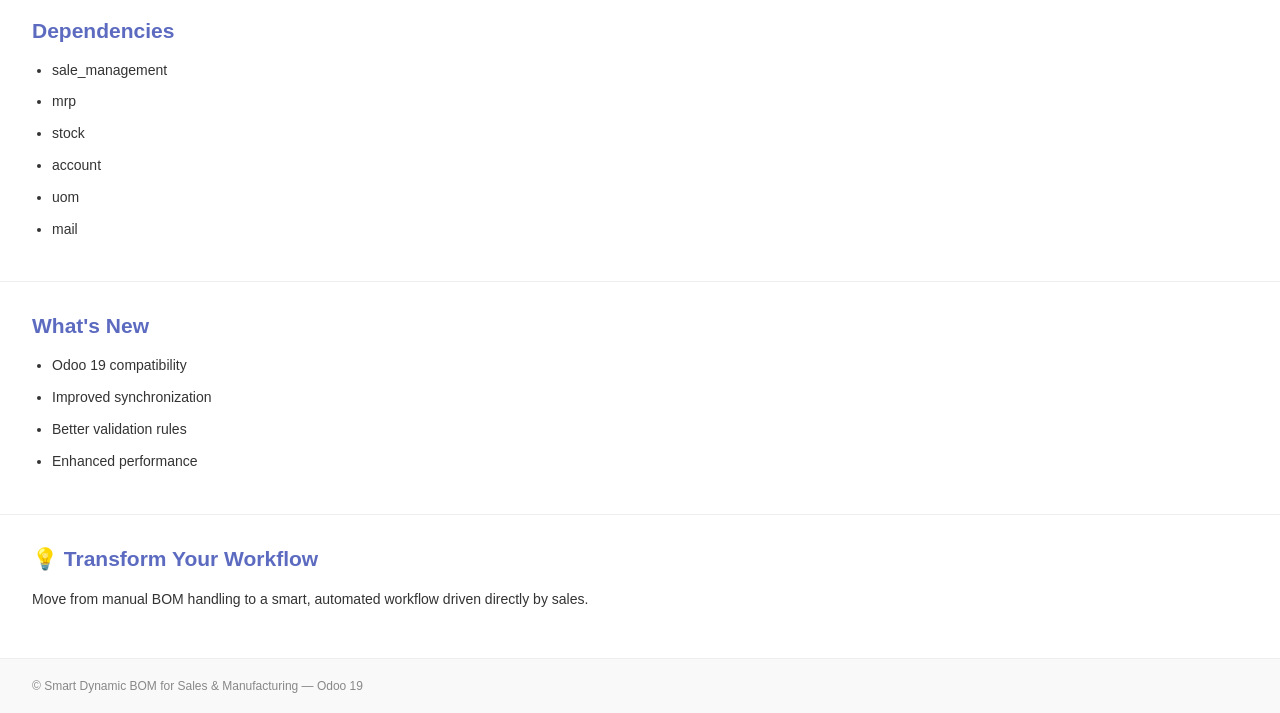
==== commit a2e03068: "up1027" ====
--- a/sale_mrp_dynamic_bom/static/description/index.html
+++ b/sale_mrp_dynamic_bom/static/description/index.html
@@ -101,7 +101,7 @@
 </head>
 <body>
 
-<!-- ✅ البانر الجديد -->
+<!-- البانر -->
 <img src="banner.jpg" style="width:100%; border-radius:10px; margin-bottom:20px;"/>
 
 <div class="header">
@@ -142,10 +142,10 @@
 <div class="section">
     <h2>💼 Business Use Cases</h2>
     <ul>
-        <li><strong>Furniture & Custom Manufacturing</strong></li>
-        <li><strong>Garments & Textiles</strong></li>
-        <li><strong>Electronics Assembly</strong></li>
-        <li><strong>Configure-to-Order Businesses</strong></li>
+        <li><strong>Furniture & Custom Manufacturing</strong> — Configure materials, colors, and accessories per order.</li>
+        <li><strong>Garments & Textiles</strong> — Select fabrics and variations dynamically.</li>
+        <li><strong>Electronics Assembly</strong> — Choose optional components directly from sales.</li>
+        <li><strong>Configure-to-Order Businesses</strong> — Build products per customer requirements.</li>
     </ul>
 </div>
 
@@ -154,33 +154,43 @@
     <div class="features">
 
         <div class="feature">
-            <h3>🧩 Component Groups</h3>
-            <p>Define selectable component groups with flexible rules.</p>
+            <h3>🧩 Component Groups & Selection Modes</h3>
+            <p>Define flexible component groups with rules and restrictions.</p>
         </div>
 
         <div class="feature">
             <h3>🛒 Component Selector</h3>
-            <p>Select components directly from the Sale Order line.</p>
+            <p>Select components directly from Sale Order lines.</p>
         </div>
 
         <div class="feature">
             <h3>🏭 Auto Manufacturing</h3>
-            <p>Automatically create Manufacturing Orders from Sales.</p>
+            <p>Automatically generate Manufacturing Orders.</p>
         </div>
 
         <div class="feature">
             <h3>🔄 Sync Engine</h3>
-            <p>Keep pricing, BOM, and production fully aligned.</p>
-        </div>
-
-        <div class="feature">
-            <h3>📄 Invoice Adjustment Engine</h3>
-            <p>Automatically adjust invoices when component pricing changes.</p>
+            <p>Keep pricing, BOM, and production aligned.</p>
+        </div>
+
+        <div class="feature">
+            <h3>📄 Invoice Adjustment</h3>
+            <p>Automatically adjust invoices when components change.</p>
         </div>
 
         <div class="feature">
             <h3>🖨️ Dynamic Report</h3>
-            <p>Print component details clearly from Sales or Invoices.</p>
+            <p>Generate clear component reports.</p>
+        </div>
+
+        <div class="feature">
+            <h3>🔒 Edit Locking</h3>
+            <p>Control modifications after confirmation.</p>
+        </div>
+
+        <div class="feature">
+            <h3>⛔ Validation Rules</h3>
+            <p>Prevent invalid component combinations.</p>
         </div>
 
     </div>
@@ -190,10 +200,11 @@
     <h2>🚀 Why This Module?</h2>
     <div class="highlight-box">
         <ul>
-            <li>Eliminates manual BOM errors</li>
-            <li>Automates Manufacturing from Sales</li>
-            <li>Improves costing accuracy</li>
-            <li>Full traceability across operations</li>
+            <li>Eliminate manual BOM errors</li>
+            <li>Automate Manufacturing from Sales</li>
+            <li>Improve costing accuracy</li>
+            <li>Full traceability</li>
+            <li>Support configurable products</li>
         </ul>
     </div>
 </div>
@@ -215,8 +226,25 @@
     </ul>
 </div>
 
+<div class="section">
+    <h2>What's New</h2>
+    <ul>
+        <li>Odoo 19 compatibility</li>
+        <li>Improved synchronization</li>
+        <li>Better validation rules</li>
+        <li>Enhanced performance</li>
+    </ul>
+</div>
+
+<div class="section">
+    <h2>💡 Transform Your Workflow</h2>
+    <p>
+        Move from manual BOM handling to a smart, automated workflow driven directly by sales.
+    </p>
+</div>
+
 <div class="footer">
-    &copy; Smart Dynamic BOM for Sales & Manufacturing — License LGPL-3
+    &copy; Smart Dynamic BOM for Sales & Manufacturing — Odoo 19
 </div>
 
 </body>
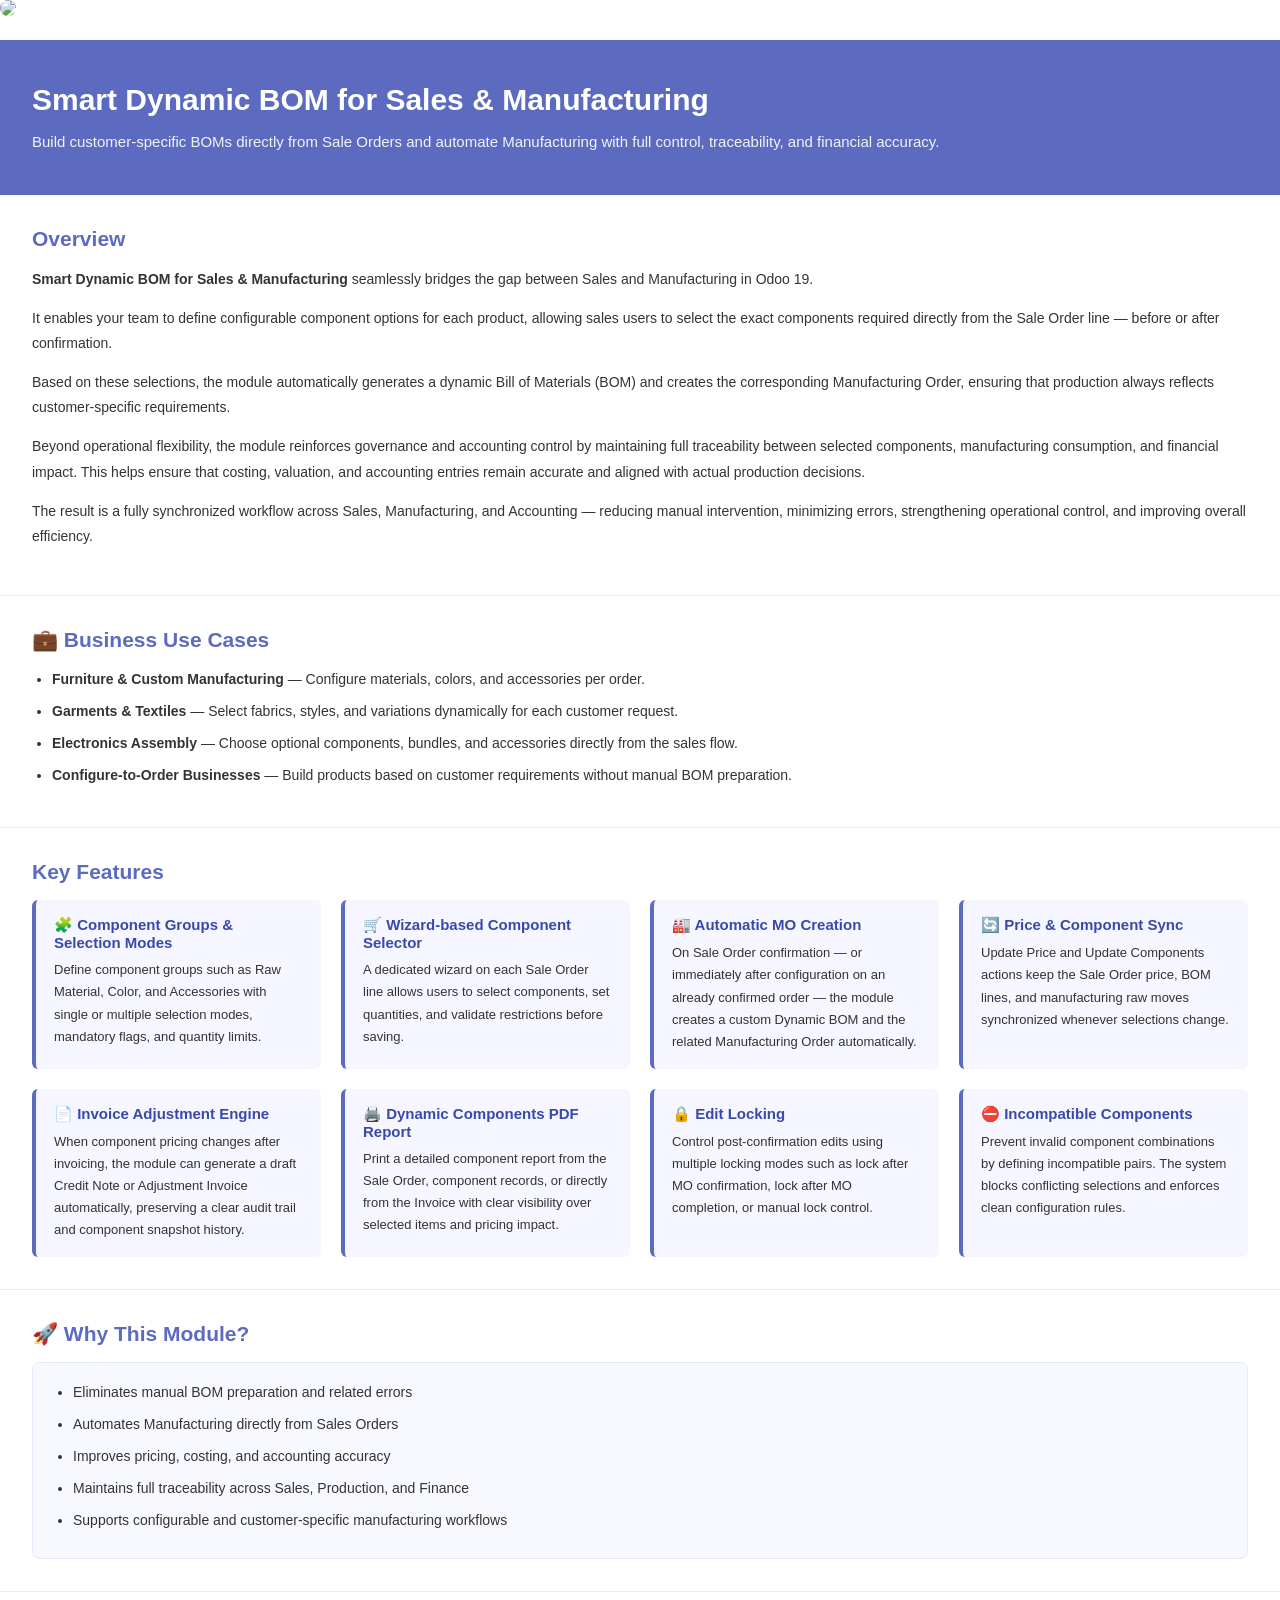
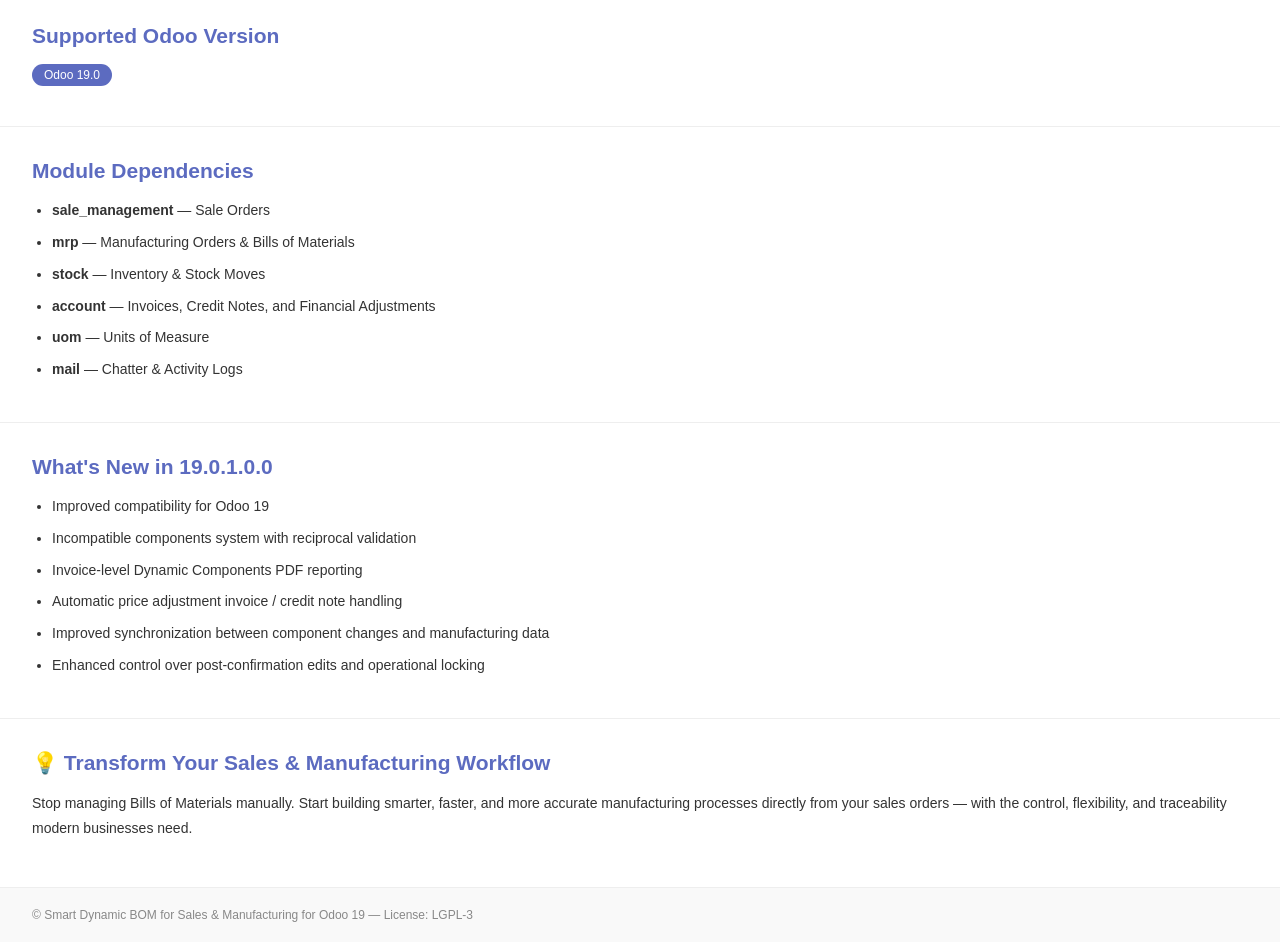
==== commit b1c3784f: "up1028" ====
--- a/sale_mrp_dynamic_bom/static/description/index.html
+++ b/sale_mrp_dynamic_bom/static/description/index.html
@@ -101,8 +101,7 @@
 </head>
 <body>
 
-<!-- البانر -->
-<img src="banner.jpg" style="width:100%; border-radius:10px; margin-bottom:20px;"/>
+<img src="banner.png" style="width:100%; border-radius:10px; margin-bottom:20px;"/>
 
 <div class="header">
     <h1>Smart Dynamic BOM for Sales & Manufacturing</h1>
@@ -115,7 +114,7 @@
 <div class="section">
     <h2>Overview</h2>
     <p>
-        <strong>Smart Dynamic BOM for Sales & Manufacturing</strong> seamlessly bridges
+        <strong>Smart Dynamic BOM for Sales &amp; Manufacturing</strong> seamlessly bridges
         the gap between Sales and Manufacturing in Odoo 19.
     </p>
     <p>
@@ -131,21 +130,23 @@
     <p>
         Beyond operational flexibility, the module reinforces governance and accounting
         control by maintaining full traceability between selected components, manufacturing
-        consumption, and financial impact.
+        consumption, and financial impact. This helps ensure that costing, valuation, and
+        accounting entries remain accurate and aligned with actual production decisions.
     </p>
     <p>
         The result is a fully synchronized workflow across Sales, Manufacturing, and
-        Accounting — reducing manual intervention, minimizing errors, and improving efficiency.
+        Accounting — reducing manual intervention, minimizing errors, strengthening
+        operational control, and improving overall efficiency.
     </p>
 </div>
 
 <div class="section">
     <h2>💼 Business Use Cases</h2>
     <ul>
-        <li><strong>Furniture & Custom Manufacturing</strong> — Configure materials, colors, and accessories per order.</li>
-        <li><strong>Garments & Textiles</strong> — Select fabrics and variations dynamically.</li>
-        <li><strong>Electronics Assembly</strong> — Choose optional components directly from sales.</li>
-        <li><strong>Configure-to-Order Businesses</strong> — Build products per customer requirements.</li>
+        <li><strong>Furniture &amp; Custom Manufacturing</strong> — Configure materials, colors, and accessories per order.</li>
+        <li><strong>Garments &amp; Textiles</strong> — Select fabrics, styles, and variations dynamically for each customer request.</li>
+        <li><strong>Electronics Assembly</strong> — Choose optional components, bundles, and accessories directly from the sales flow.</li>
+        <li><strong>Configure-to-Order Businesses</strong> — Build products based on customer requirements without manual BOM preparation.</li>
     </ul>
 </div>
 
@@ -154,43 +155,70 @@
     <div class="features">
 
         <div class="feature">
-            <h3>🧩 Component Groups & Selection Modes</h3>
-            <p>Define flexible component groups with rules and restrictions.</p>
-        </div>
-
-        <div class="feature">
-            <h3>🛒 Component Selector</h3>
-            <p>Select components directly from Sale Order lines.</p>
-        </div>
-
-        <div class="feature">
-            <h3>🏭 Auto Manufacturing</h3>
-            <p>Automatically generate Manufacturing Orders.</p>
-        </div>
-
-        <div class="feature">
-            <h3>🔄 Sync Engine</h3>
-            <p>Keep pricing, BOM, and production aligned.</p>
-        </div>
-
-        <div class="feature">
-            <h3>📄 Invoice Adjustment</h3>
-            <p>Automatically adjust invoices when components change.</p>
-        </div>
-
-        <div class="feature">
-            <h3>🖨️ Dynamic Report</h3>
-            <p>Generate clear component reports.</p>
+            <h3>🧩 Component Groups &amp; Selection Modes</h3>
+            <p>
+                Define component groups such as Raw Material, Color, and Accessories
+                with single or multiple selection modes, mandatory flags, and quantity limits.
+            </p>
+        </div>
+
+        <div class="feature">
+            <h3>🛒 Wizard-based Component Selector</h3>
+            <p>
+                A dedicated wizard on each Sale Order line allows users to select components,
+                set quantities, and validate restrictions before saving.
+            </p>
+        </div>
+
+        <div class="feature">
+            <h3>🏭 Automatic MO Creation</h3>
+            <p>
+                On Sale Order confirmation — or immediately after configuration on an already
+                confirmed order — the module creates a custom Dynamic BOM and the related
+                Manufacturing Order automatically.
+            </p>
+        </div>
+
+        <div class="feature">
+            <h3>🔄 Price &amp; Component Sync</h3>
+            <p>
+                Update Price and Update Components actions keep the Sale Order price,
+                BOM lines, and manufacturing raw moves synchronized whenever selections change.
+            </p>
+        </div>
+
+        <div class="feature">
+            <h3>📄 Invoice Adjustment Engine</h3>
+            <p>
+                When component pricing changes after invoicing, the module can generate a
+                draft Credit Note or Adjustment Invoice automatically, preserving a clear
+                audit trail and component snapshot history.
+            </p>
+        </div>
+
+        <div class="feature">
+            <h3>🖨️ Dynamic Components PDF Report</h3>
+            <p>
+                Print a detailed component report from the Sale Order, component records,
+                or directly from the Invoice with clear visibility over selected items
+                and pricing impact.
+            </p>
         </div>
 
         <div class="feature">
             <h3>🔒 Edit Locking</h3>
-            <p>Control modifications after confirmation.</p>
-        </div>
-
-        <div class="feature">
-            <h3>⛔ Validation Rules</h3>
-            <p>Prevent invalid component combinations.</p>
+            <p>
+                Control post-confirmation edits using multiple locking modes such as
+                lock after MO confirmation, lock after MO completion, or manual lock control.
+            </p>
+        </div>
+
+        <div class="feature">
+            <h3>⛔ Incompatible Components</h3>
+            <p>
+                Prevent invalid component combinations by defining incompatible pairs.
+                The system blocks conflicting selections and enforces clean configuration rules.
+            </p>
         </div>
 
     </div>
@@ -200,11 +228,11 @@
     <h2>🚀 Why This Module?</h2>
     <div class="highlight-box">
         <ul>
-            <li>Eliminate manual BOM errors</li>
-            <li>Automate Manufacturing from Sales</li>
-            <li>Improve costing accuracy</li>
-            <li>Full traceability</li>
-            <li>Support configurable products</li>
+            <li>Eliminates manual BOM preparation and related errors</li>
+            <li>Automates Manufacturing directly from Sales Orders</li>
+            <li>Improves pricing, costing, and accounting accuracy</li>
+            <li>Maintains full traceability across Sales, Production, and Finance</li>
+            <li>Supports configurable and customer-specific manufacturing workflows</li>
         </ul>
     </div>
 </div>
@@ -215,36 +243,40 @@
 </div>
 
 <div class="section">
-    <h2>Dependencies</h2>
+    <h2>Module Dependencies</h2>
     <ul>
-        <li>sale_management</li>
-        <li>mrp</li>
-        <li>stock</li>
-        <li>account</li>
-        <li>uom</li>
-        <li>mail</li>
+        <li><strong>sale_management</strong> — Sale Orders</li>
+        <li><strong>mrp</strong> — Manufacturing Orders &amp; Bills of Materials</li>
+        <li><strong>stock</strong> — Inventory &amp; Stock Moves</li>
+        <li><strong>account</strong> — Invoices, Credit Notes, and Financial Adjustments</li>
+        <li><strong>uom</strong> — Units of Measure</li>
+        <li><strong>mail</strong> — Chatter &amp; Activity Logs</li>
     </ul>
 </div>
 
 <div class="section">
-    <h2>What's New</h2>
+    <h2>What's New in 19.0.1.0.0</h2>
     <ul>
-        <li>Odoo 19 compatibility</li>
-        <li>Improved synchronization</li>
-        <li>Better validation rules</li>
-        <li>Enhanced performance</li>
+        <li>Improved compatibility for Odoo 19</li>
+        <li>Incompatible components system with reciprocal validation</li>
+        <li>Invoice-level Dynamic Components PDF reporting</li>
+        <li>Automatic price adjustment invoice / credit note handling</li>
+        <li>Improved synchronization between component changes and manufacturing data</li>
+        <li>Enhanced control over post-confirmation edits and operational locking</li>
     </ul>
 </div>
 
 <div class="section">
-    <h2>💡 Transform Your Workflow</h2>
-    <p>
-        Move from manual BOM handling to a smart, automated workflow driven directly by sales.
+    <h2>💡 Transform Your Sales &amp; Manufacturing Workflow</h2>
+    <p>
+        Stop managing Bills of Materials manually. Start building smarter, faster, and more
+        accurate manufacturing processes directly from your sales orders — with the control,
+        flexibility, and traceability modern businesses need.
     </p>
 </div>
 
 <div class="footer">
-    &copy; Smart Dynamic BOM for Sales & Manufacturing — Odoo 19
+    &copy; Smart Dynamic BOM for Sales &amp; Manufacturing for Odoo 19 — License: LGPL-3
 </div>
 
 </body>
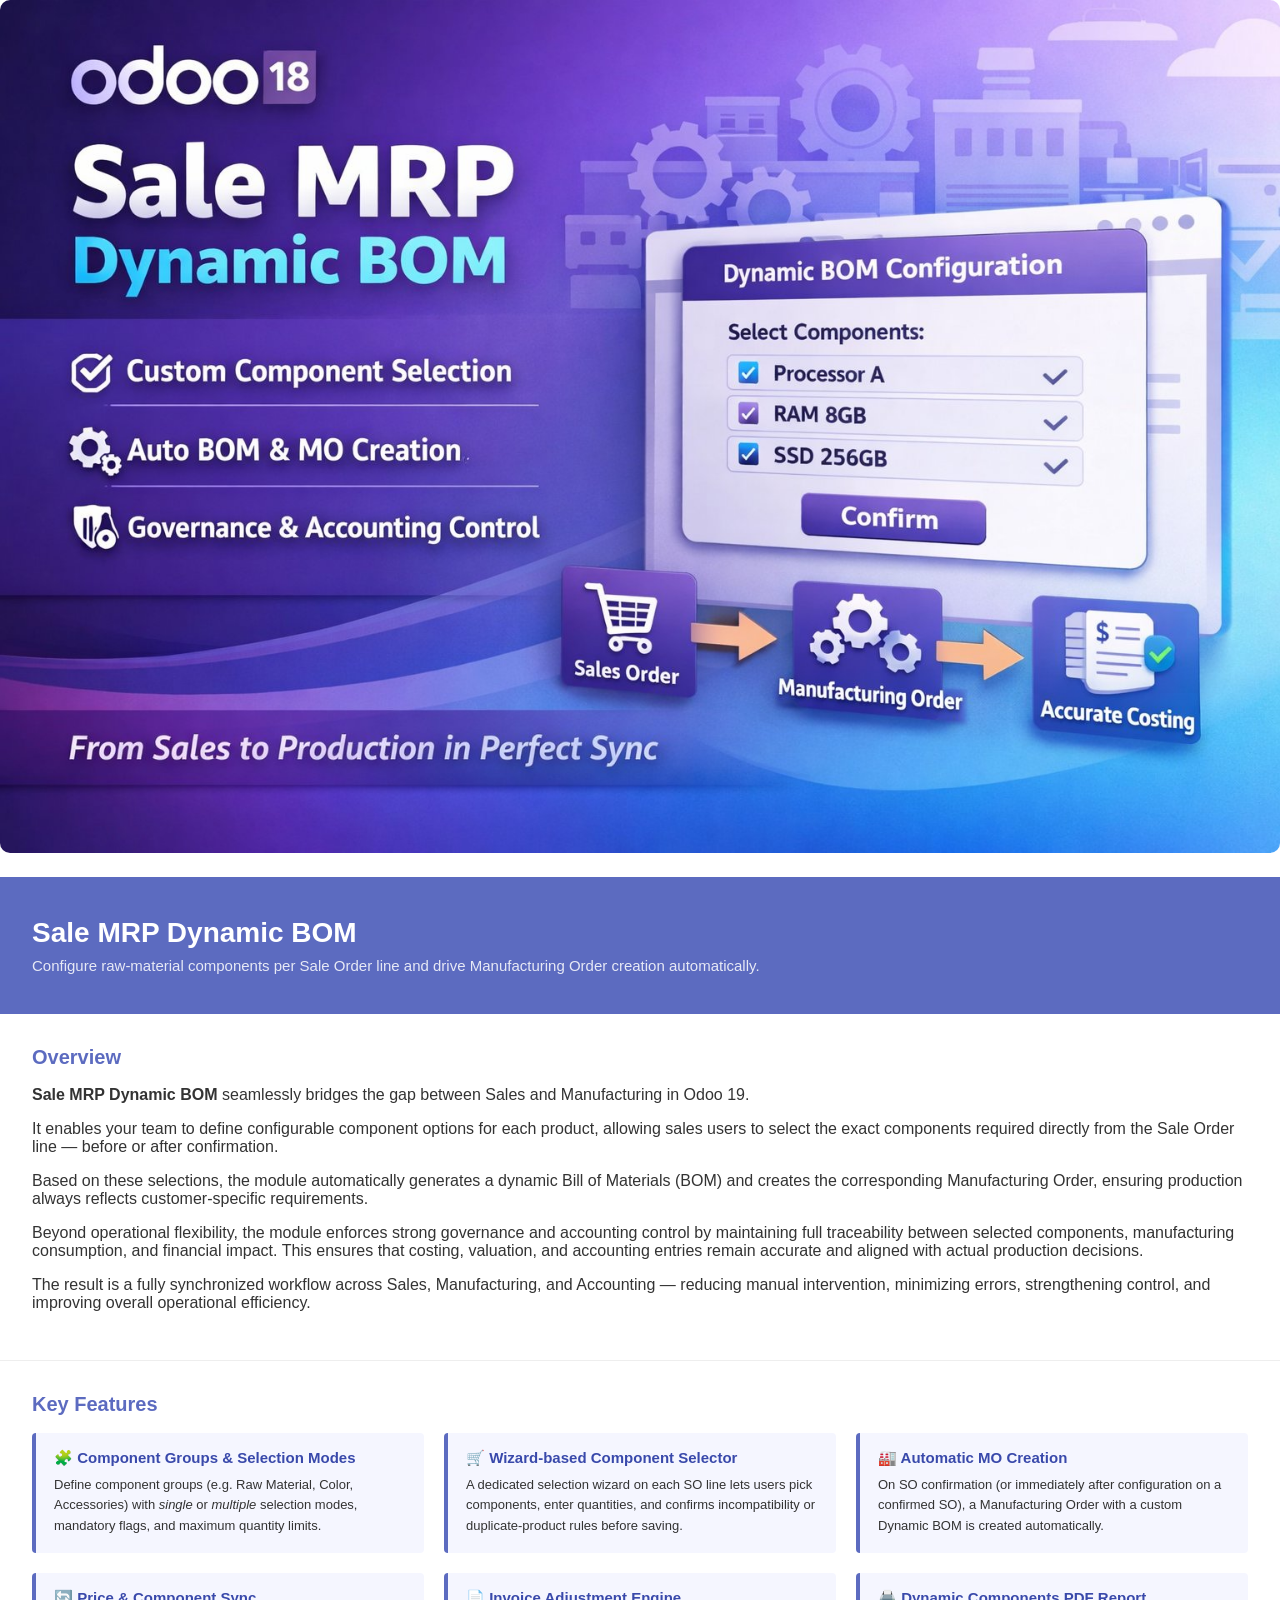
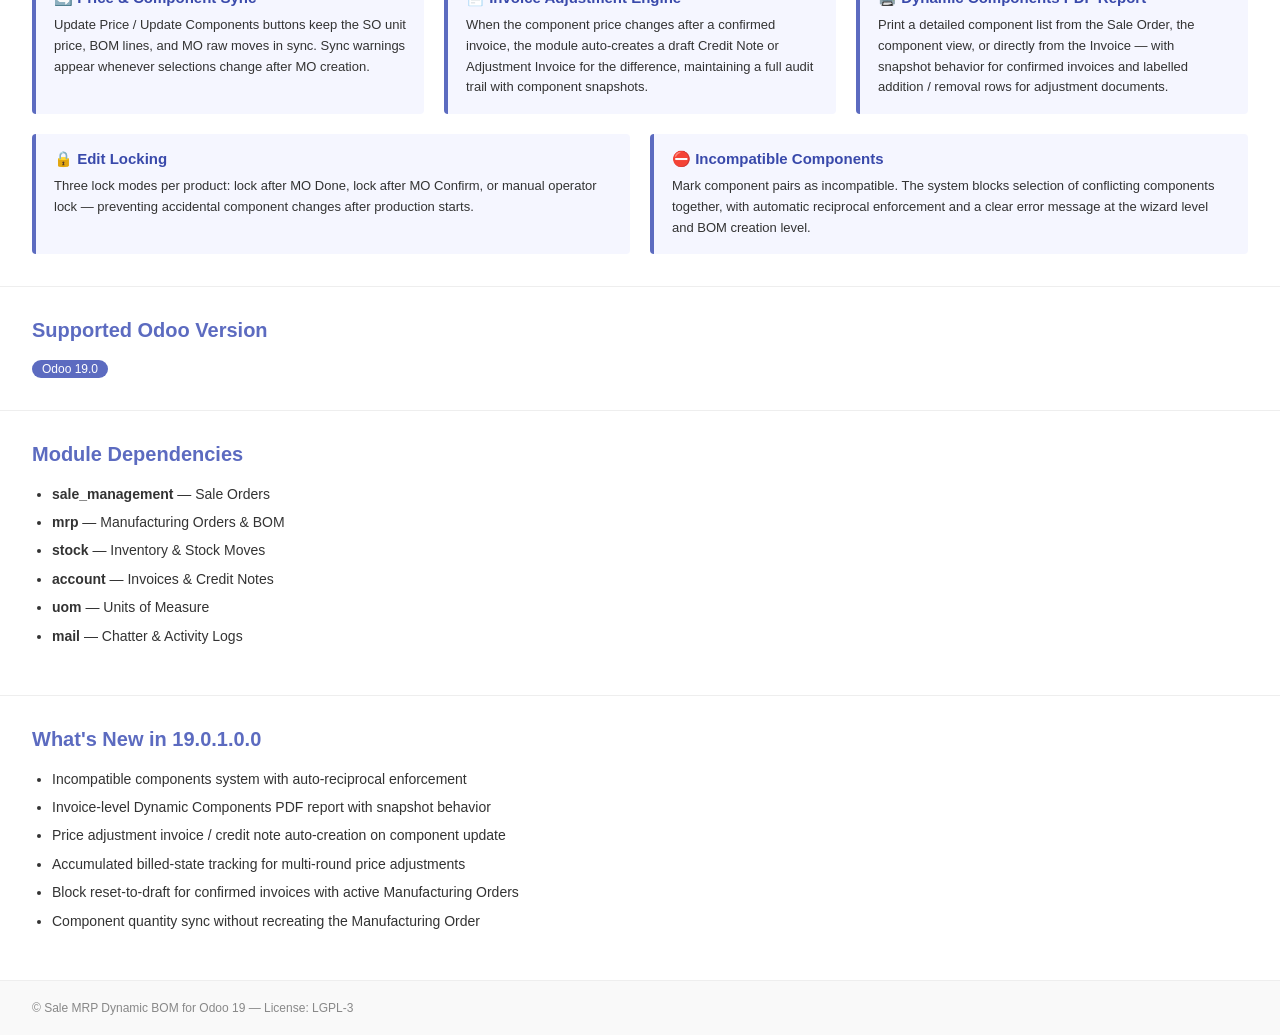
==== commit 4f93a7a4: "up1030" ====
--- a/sale_mrp_dynamic_bom/static/description/index.html
+++ b/sale_mrp_dynamic_bom/static/description/index.html
@@ -3,151 +3,62 @@
 <head>
     <meta charset="UTF-8"/>
     <meta name="viewport" content="width=device-width, initial-scale=1.0"/>
-    <title>Smart Dynamic BOM for Sales & Manufacturing</title>
+    <title>Sale MRP Dynamic BOM</title>
     <style>
-        body {
-            font-family: 'Helvetica Neue', Arial, sans-serif;
-            color: #333;
-            margin: 0;
-            padding: 0;
-            background: #ffffff;
-        }
-        .header {
-            background: #5C6BC0;
-            color: #fff;
-            padding: 40px 32px;
-        }
-        .header h1 {
-            margin: 0 0 10px;
-            font-size: 30px;
-            line-height: 1.3;
-        }
-        .header p {
-            margin: 0;
-            font-size: 15px;
-            line-height: 1.7;
-            opacity: .92;
-        }
-        .section {
-            padding: 32px;
-            border-bottom: 1px solid #eee;
-        }
-        .section h2 {
-            color: #5C6BC0;
-            font-size: 21px;
-            margin-top: 0;
-            margin-bottom: 16px;
-        }
-        .section p {
-            font-size: 14px;
-            line-height: 1.8;
-            margin: 0 0 14px;
-        }
-        .features {
-            display: flex;
-            flex-wrap: wrap;
-            gap: 20px;
-        }
-        .feature {
-            flex: 1 1 260px;
-            background: #f5f6ff;
-            border-left: 4px solid #5C6BC0;
-            border-radius: 6px;
-            padding: 16px 18px;
-            box-sizing: border-box;
-        }
-        .feature h3 {
-            margin: 0 0 8px;
-            font-size: 15px;
-            color: #3949AB;
-        }
-        .feature p {
-            margin: 0;
-            font-size: 13px;
-            line-height: 1.7;
-        }
-        ul {
-            padding-left: 20px;
-            margin: 0;
-        }
-        li {
-            margin-bottom: 8px;
-            font-size: 14px;
-            line-height: 1.7;
-        }
-        .badge {
-            display: inline-block;
-            background: #5C6BC0;
-            color: #fff;
-            padding: 4px 12px;
-            border-radius: 14px;
-            font-size: 12px;
-            margin-right: 8px;
-            margin-bottom: 8px;
-        }
-        .highlight-box {
-            background: #f8f9ff;
-            border: 1px solid #e4e7ff;
-            border-radius: 8px;
-            padding: 18px 20px;
-        }
-        .footer {
-            background: #f9f9f9;
-            padding: 20px 32px;
-            font-size: 12px;
-            color: #888;
-        }
+        body { font-family: 'Helvetica Neue', Arial, sans-serif; color: #333; margin: 0; padding: 0; }
+        .header { background: #5C6BC0; color: #fff; padding: 40px 32px; }
+        .header h1 { margin: 0 0 8px; font-size: 28px; }
+        .header p  { margin: 0; font-size: 15px; opacity: .85; }
+        .section   { padding: 32px; border-bottom: 1px solid #eee; }
+        .section h2 { color: #5C6BC0; font-size: 20px; margin-top: 0; }
+        .features  { display: flex; flex-wrap: wrap; gap: 20px; }
+        .feature   { flex: 1 1 260px; background: #f5f6ff; border-left: 4px solid #5C6BC0;
+                     border-radius: 4px; padding: 16px 18px; }
+        .feature h3 { margin: 0 0 8px; font-size: 15px; color: #3949AB; }
+        .feature p  { margin: 0; font-size: 13px; line-height: 1.6; }
+        ul { padding-left: 20px; }
+        li { margin-bottom: 6px; font-size: 14px; line-height: 1.6; }
+        .badge { display: inline-block; background: #5C6BC0; color: #fff;
+                 padding: 2px 10px; border-radius: 12px; font-size: 12px; margin-right: 6px; }
+        .footer { background: #f9f9f9; padding: 20px 32px; font-size: 12px; color: #888; }
     </style>
 </head>
 <body>
 
-<img src="banner.png" style="width:100%; border-radius:10px; margin-bottom:20px;"/>
+<img src="banner.jpg" style="width:100%; border-radius:10px; margin-bottom:20px;"/>
 
 <div class="header">
-    <h1>Smart Dynamic BOM for Sales & Manufacturing</h1>
-    <p>
-        Build customer-specific BOMs directly from Sale Orders and automate Manufacturing
-        with full control, traceability, and financial accuracy.
-    </p>
+    <h1>Sale MRP Dynamic BOM</h1>
+    <p>Configure raw-material components per Sale Order line and drive Manufacturing Order creation automatically.</p>
 </div>
 
 <div class="section">
     <h2>Overview</h2>
     <p>
-        <strong>Smart Dynamic BOM for Sales &amp; Manufacturing</strong> seamlessly bridges
-        the gap between Sales and Manufacturing in Odoo 19.
+        <strong>Sale MRP Dynamic BOM</strong> seamlessly bridges the gap between Sales and
+        Manufacturing in Odoo 19.
     </p>
     <p>
-        It enables your team to define configurable component options for each product,
-        allowing sales users to select the exact components required directly from the
-        Sale Order line — before or after confirmation.
+        It enables your team to define configurable component options for each product, allowing
+        sales users to select the exact components required directly from the Sale Order line —
+        before or after confirmation.
     </p>
     <p>
-        Based on these selections, the module automatically generates a dynamic Bill of
-        Materials (BOM) and creates the corresponding Manufacturing Order, ensuring that
-        production always reflects customer-specific requirements.
+        Based on these selections, the module automatically generates a dynamic Bill of Materials
+        (BOM) and creates the corresponding Manufacturing Order, ensuring production always reflects
+        customer-specific requirements.
     </p>
     <p>
-        Beyond operational flexibility, the module reinforces governance and accounting
-        control by maintaining full traceability between selected components, manufacturing
-        consumption, and financial impact. This helps ensure that costing, valuation, and
-        accounting entries remain accurate and aligned with actual production decisions.
+        Beyond operational flexibility, the module enforces strong governance and accounting control
+        by maintaining full traceability between selected components, manufacturing consumption, and
+        financial impact. This ensures that costing, valuation, and accounting entries remain
+        accurate and aligned with actual production decisions.
     </p>
     <p>
-        The result is a fully synchronized workflow across Sales, Manufacturing, and
-        Accounting — reducing manual intervention, minimizing errors, strengthening
-        operational control, and improving overall efficiency.
+        The result is a fully synchronized workflow across Sales, Manufacturing, and Accounting —
+        reducing manual intervention, minimizing errors, strengthening control, and improving
+        overall operational efficiency.
     </p>
-</div>
-
-<div class="section">
-    <h2>💼 Business Use Cases</h2>
-    <ul>
-        <li><strong>Furniture &amp; Custom Manufacturing</strong> — Configure materials, colors, and accessories per order.</li>
-        <li><strong>Garments &amp; Textiles</strong> — Select fabrics, styles, and variations dynamically for each customer request.</li>
-        <li><strong>Electronics Assembly</strong> — Choose optional components, bundles, and accessories directly from the sales flow.</li>
-        <li><strong>Configure-to-Order Businesses</strong> — Build products based on customer requirements without manual BOM preparation.</li>
-    </ul>
 </div>
 
 <div class="section">
@@ -156,84 +67,59 @@
 
         <div class="feature">
             <h3>🧩 Component Groups &amp; Selection Modes</h3>
-            <p>
-                Define component groups such as Raw Material, Color, and Accessories
-                with single or multiple selection modes, mandatory flags, and quantity limits.
-            </p>
+            <p>Define component groups (e.g. Raw Material, Color, Accessories) with
+               <em>single</em> or <em>multiple</em> selection modes, mandatory flags,
+               and maximum quantity limits.</p>
         </div>
 
         <div class="feature">
             <h3>🛒 Wizard-based Component Selector</h3>
-            <p>
-                A dedicated wizard on each Sale Order line allows users to select components,
-                set quantities, and validate restrictions before saving.
-            </p>
+            <p>A dedicated selection wizard on each SO line lets users pick components,
+               enter quantities, and confirms incompatibility or duplicate-product rules
+               before saving.</p>
         </div>
 
         <div class="feature">
             <h3>🏭 Automatic MO Creation</h3>
-            <p>
-                On Sale Order confirmation — or immediately after configuration on an already
-                confirmed order — the module creates a custom Dynamic BOM and the related
-                Manufacturing Order automatically.
-            </p>
+            <p>On SO confirmation (or immediately after configuration on a confirmed SO),
+               a Manufacturing Order with a custom Dynamic BOM is created automatically.</p>
         </div>
 
         <div class="feature">
             <h3>🔄 Price &amp; Component Sync</h3>
-            <p>
-                Update Price and Update Components actions keep the Sale Order price,
-                BOM lines, and manufacturing raw moves synchronized whenever selections change.
-            </p>
+            <p>Update Price / Update Components buttons keep the SO unit price, BOM lines,
+               and MO raw moves in sync. Sync warnings appear whenever selections change
+               after MO creation.</p>
         </div>
 
         <div class="feature">
             <h3>📄 Invoice Adjustment Engine</h3>
-            <p>
-                When component pricing changes after invoicing, the module can generate a
-                draft Credit Note or Adjustment Invoice automatically, preserving a clear
-                audit trail and component snapshot history.
-            </p>
+            <p>When the component price changes after a confirmed invoice, the module
+               auto-creates a draft Credit Note or Adjustment Invoice for the difference,
+               maintaining a full audit trail with component snapshots.</p>
         </div>
 
         <div class="feature">
             <h3>🖨️ Dynamic Components PDF Report</h3>
-            <p>
-                Print a detailed component report from the Sale Order, component records,
-                or directly from the Invoice with clear visibility over selected items
-                and pricing impact.
-            </p>
+            <p>Print a detailed component list from the Sale Order, the component view,
+               or directly from the Invoice — with snapshot behavior for confirmed invoices
+               and labelled addition / removal rows for adjustment documents.</p>
         </div>
 
         <div class="feature">
             <h3>🔒 Edit Locking</h3>
-            <p>
-                Control post-confirmation edits using multiple locking modes such as
-                lock after MO confirmation, lock after MO completion, or manual lock control.
-            </p>
+            <p>Three lock modes per product: lock after MO Done, lock after MO Confirm,
+               or manual operator lock — preventing accidental component changes after
+               production starts.</p>
         </div>
 
         <div class="feature">
             <h3>⛔ Incompatible Components</h3>
-            <p>
-                Prevent invalid component combinations by defining incompatible pairs.
-                The system blocks conflicting selections and enforces clean configuration rules.
-            </p>
+            <p>Mark component pairs as incompatible. The system blocks selection of
+               conflicting components together, with automatic reciprocal enforcement
+               and a clear error message at the wizard level and BOM creation level.</p>
         </div>
 
-    </div>
-</div>
-
-<div class="section">
-    <h2>🚀 Why This Module?</h2>
-    <div class="highlight-box">
-        <ul>
-            <li>Eliminates manual BOM preparation and related errors</li>
-            <li>Automates Manufacturing directly from Sales Orders</li>
-            <li>Improves pricing, costing, and accounting accuracy</li>
-            <li>Maintains full traceability across Sales, Production, and Finance</li>
-            <li>Supports configurable and customer-specific manufacturing workflows</li>
-        </ul>
     </div>
 </div>
 
@@ -246,9 +132,9 @@
     <h2>Module Dependencies</h2>
     <ul>
         <li><strong>sale_management</strong> — Sale Orders</li>
-        <li><strong>mrp</strong> — Manufacturing Orders &amp; Bills of Materials</li>
+        <li><strong>mrp</strong> — Manufacturing Orders &amp; BOM</li>
         <li><strong>stock</strong> — Inventory &amp; Stock Moves</li>
-        <li><strong>account</strong> — Invoices, Credit Notes, and Financial Adjustments</li>
+        <li><strong>account</strong> — Invoices &amp; Credit Notes</li>
         <li><strong>uom</strong> — Units of Measure</li>
         <li><strong>mail</strong> — Chatter &amp; Activity Logs</li>
     </ul>
@@ -257,27 +143,18 @@
 <div class="section">
     <h2>What's New in 19.0.1.0.0</h2>
     <ul>
-        <li>Improved compatibility for Odoo 19</li>
-        <li>Incompatible components system with reciprocal validation</li>
-        <li>Invoice-level Dynamic Components PDF reporting</li>
-        <li>Automatic price adjustment invoice / credit note handling</li>
-        <li>Improved synchronization between component changes and manufacturing data</li>
-        <li>Enhanced control over post-confirmation edits and operational locking</li>
+        <li>Incompatible components system with auto-reciprocal enforcement</li>
+        <li>Invoice-level Dynamic Components PDF report with snapshot behavior</li>
+        <li>Price adjustment invoice / credit note auto-creation on component update</li>
+        <li>Accumulated billed-state tracking for multi-round price adjustments</li>
+        <li>Block reset-to-draft for confirmed invoices with active Manufacturing Orders</li>
+        <li>Component quantity sync without recreating the Manufacturing Order</li>
     </ul>
 </div>
 
-<div class="section">
-    <h2>💡 Transform Your Sales &amp; Manufacturing Workflow</h2>
-    <p>
-        Stop managing Bills of Materials manually. Start building smarter, faster, and more
-        accurate manufacturing processes directly from your sales orders — with the control,
-        flexibility, and traceability modern businesses need.
-    </p>
-</div>
-
 <div class="footer">
-    &copy; Smart Dynamic BOM for Sales &amp; Manufacturing for Odoo 19 — License: LGPL-3
+&copy; Sale MRP Dynamic BOM for Odoo 19 — License: LGPL-3
 </div>
 
 </body>
-</html>+</html>
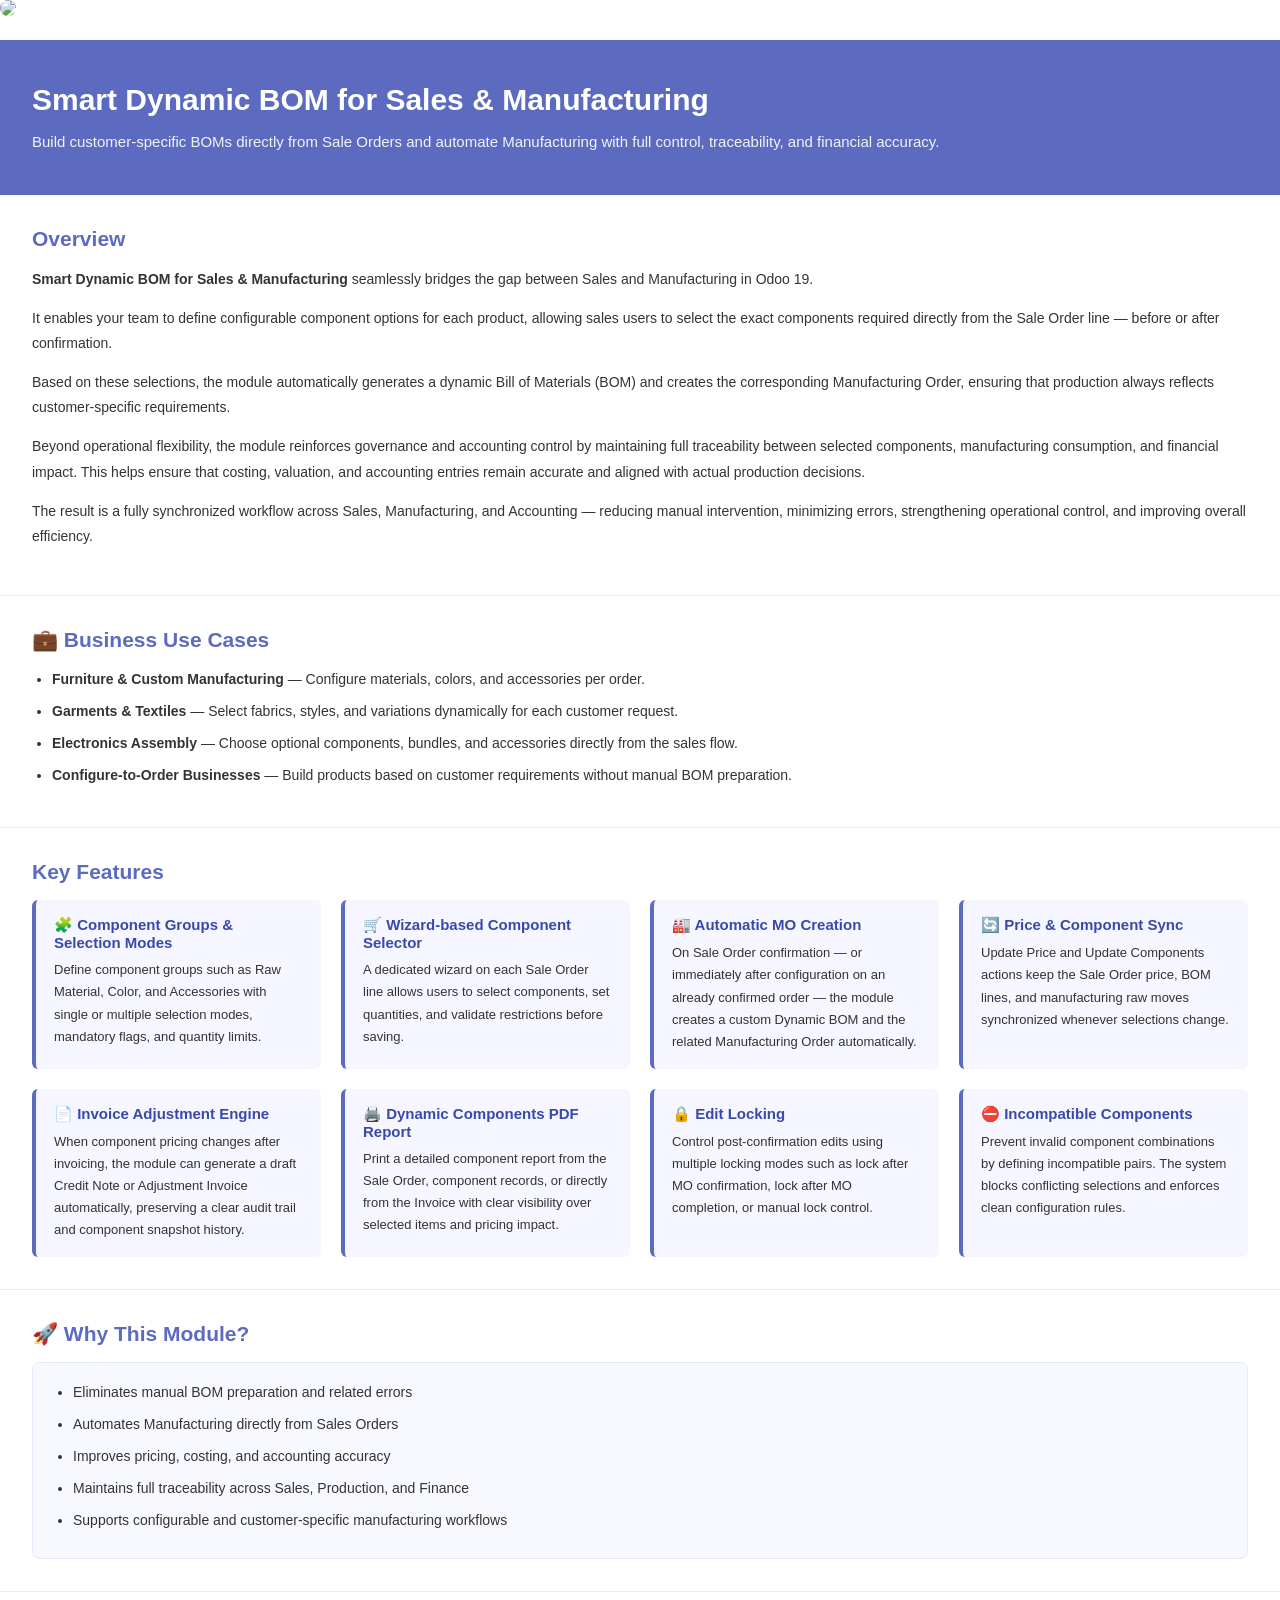
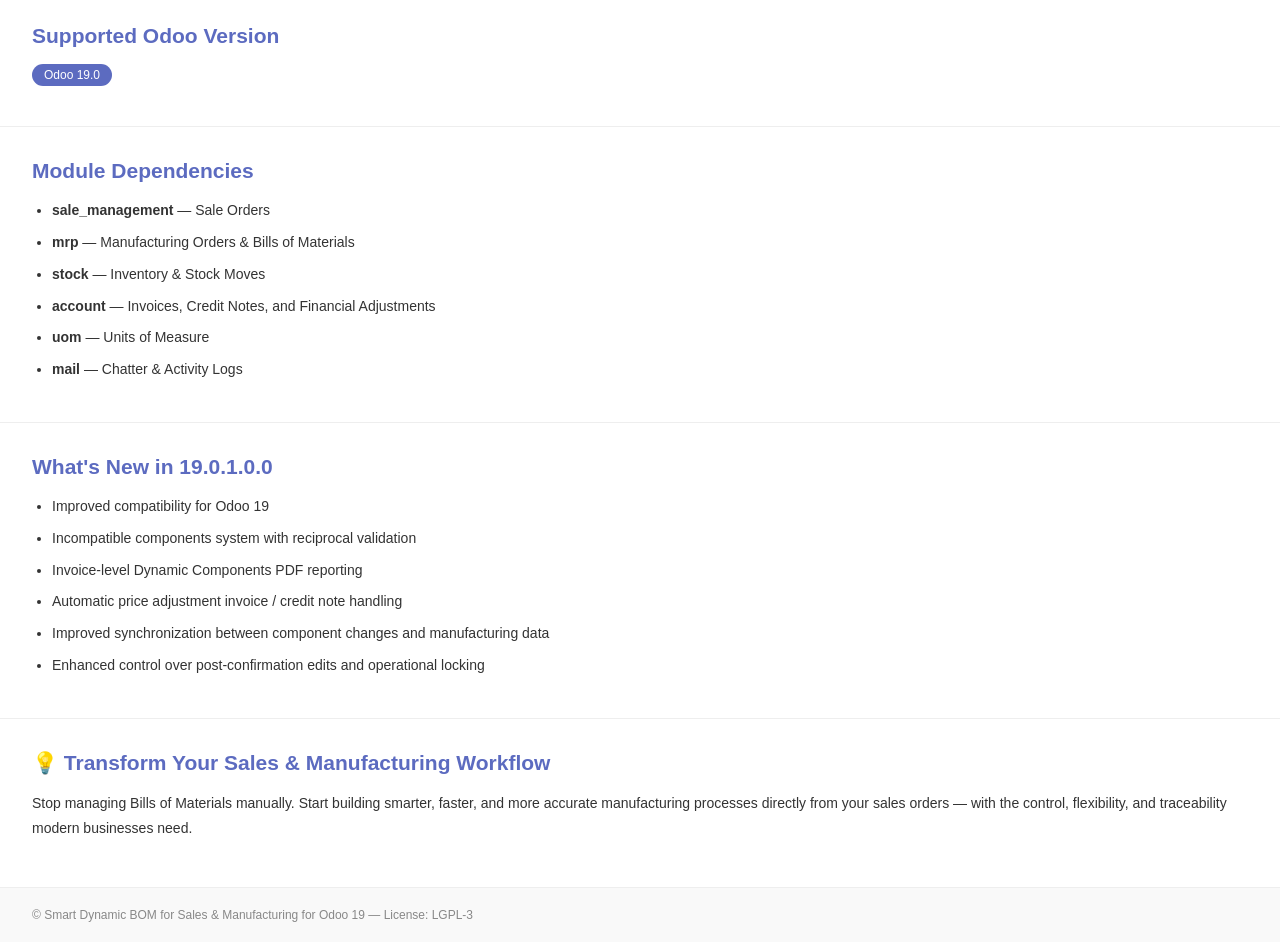
==== commit f6b1e0c8: "up1031" ====
--- a/sale_mrp_dynamic_bom/static/description/index.html
+++ b/sale_mrp_dynamic_bom/static/description/index.html
@@ -3,62 +3,151 @@
 <head>
     <meta charset="UTF-8"/>
     <meta name="viewport" content="width=device-width, initial-scale=1.0"/>
-    <title>Sale MRP Dynamic BOM</title>
+    <title>Smart Dynamic BOM for Sales & Manufacturing</title>
     <style>
-        body { font-family: 'Helvetica Neue', Arial, sans-serif; color: #333; margin: 0; padding: 0; }
-        .header { background: #5C6BC0; color: #fff; padding: 40px 32px; }
-        .header h1 { margin: 0 0 8px; font-size: 28px; }
-        .header p  { margin: 0; font-size: 15px; opacity: .85; }
-        .section   { padding: 32px; border-bottom: 1px solid #eee; }
-        .section h2 { color: #5C6BC0; font-size: 20px; margin-top: 0; }
-        .features  { display: flex; flex-wrap: wrap; gap: 20px; }
-        .feature   { flex: 1 1 260px; background: #f5f6ff; border-left: 4px solid #5C6BC0;
-                     border-radius: 4px; padding: 16px 18px; }
-        .feature h3 { margin: 0 0 8px; font-size: 15px; color: #3949AB; }
-        .feature p  { margin: 0; font-size: 13px; line-height: 1.6; }
-        ul { padding-left: 20px; }
-        li { margin-bottom: 6px; font-size: 14px; line-height: 1.6; }
-        .badge { display: inline-block; background: #5C6BC0; color: #fff;
-                 padding: 2px 10px; border-radius: 12px; font-size: 12px; margin-right: 6px; }
-        .footer { background: #f9f9f9; padding: 20px 32px; font-size: 12px; color: #888; }
+        body {
+            font-family: 'Helvetica Neue', Arial, sans-serif;
+            color: #333;
+            margin: 0;
+            padding: 0;
+            background: #ffffff;
+        }
+        .header {
+            background: #5C6BC0;
+            color: #fff;
+            padding: 40px 32px;
+        }
+        .header h1 {
+            margin: 0 0 10px;
+            font-size: 30px;
+            line-height: 1.3;
+        }
+        .header p {
+            margin: 0;
+            font-size: 15px;
+            line-height: 1.7;
+            opacity: .92;
+        }
+        .section {
+            padding: 32px;
+            border-bottom: 1px solid #eee;
+        }
+        .section h2 {
+            color: #5C6BC0;
+            font-size: 21px;
+            margin-top: 0;
+            margin-bottom: 16px;
+        }
+        .section p {
+            font-size: 14px;
+            line-height: 1.8;
+            margin: 0 0 14px;
+        }
+        .features {
+            display: flex;
+            flex-wrap: wrap;
+            gap: 20px;
+        }
+        .feature {
+            flex: 1 1 260px;
+            background: #f5f6ff;
+            border-left: 4px solid #5C6BC0;
+            border-radius: 6px;
+            padding: 16px 18px;
+            box-sizing: border-box;
+        }
+        .feature h3 {
+            margin: 0 0 8px;
+            font-size: 15px;
+            color: #3949AB;
+        }
+        .feature p {
+            margin: 0;
+            font-size: 13px;
+            line-height: 1.7;
+        }
+        ul {
+            padding-left: 20px;
+            margin: 0;
+        }
+        li {
+            margin-bottom: 8px;
+            font-size: 14px;
+            line-height: 1.7;
+        }
+        .badge {
+            display: inline-block;
+            background: #5C6BC0;
+            color: #fff;
+            padding: 4px 12px;
+            border-radius: 14px;
+            font-size: 12px;
+            margin-right: 8px;
+            margin-bottom: 8px;
+        }
+        .highlight-box {
+            background: #f8f9ff;
+            border: 1px solid #e4e7ff;
+            border-radius: 8px;
+            padding: 18px 20px;
+        }
+        .footer {
+            background: #f9f9f9;
+            padding: 20px 32px;
+            font-size: 12px;
+            color: #888;
+        }
     </style>
 </head>
 <body>
 
-<img src="banner.jpg" style="width:100%; border-radius:10px; margin-bottom:20px;"/>
+<img src="banner.png" style="width:100%; border-radius:10px; margin-bottom:20px;"/>
 
 <div class="header">
-    <h1>Sale MRP Dynamic BOM</h1>
-    <p>Configure raw-material components per Sale Order line and drive Manufacturing Order creation automatically.</p>
+    <h1>Smart Dynamic BOM for Sales & Manufacturing</h1>
+    <p>
+        Build customer-specific BOMs directly from Sale Orders and automate Manufacturing
+        with full control, traceability, and financial accuracy.
+    </p>
 </div>
 
 <div class="section">
     <h2>Overview</h2>
     <p>
-        <strong>Sale MRP Dynamic BOM</strong> seamlessly bridges the gap between Sales and
-        Manufacturing in Odoo 19.
-    </p>
-    <p>
-        It enables your team to define configurable component options for each product, allowing
-        sales users to select the exact components required directly from the Sale Order line —
-        before or after confirmation.
-    </p>
-    <p>
-        Based on these selections, the module automatically generates a dynamic Bill of Materials
-        (BOM) and creates the corresponding Manufacturing Order, ensuring production always reflects
-        customer-specific requirements.
-    </p>
-    <p>
-        Beyond operational flexibility, the module enforces strong governance and accounting control
-        by maintaining full traceability between selected components, manufacturing consumption, and
-        financial impact. This ensures that costing, valuation, and accounting entries remain
-        accurate and aligned with actual production decisions.
-    </p>
-    <p>
-        The result is a fully synchronized workflow across Sales, Manufacturing, and Accounting —
-        reducing manual intervention, minimizing errors, strengthening control, and improving
-        overall operational efficiency.
-    </p>
+        <strong>Smart Dynamic BOM for Sales &amp; Manufacturing</strong> seamlessly bridges
+        the gap between Sales and Manufacturing in Odoo 19.
+    </p>
+    <p>
+        It enables your team to define configurable component options for each product,
+        allowing sales users to select the exact components required directly from the
+        Sale Order line — before or after confirmation.
+    </p>
+    <p>
+        Based on these selections, the module automatically generates a dynamic Bill of
+        Materials (BOM) and creates the corresponding Manufacturing Order, ensuring that
+        production always reflects customer-specific requirements.
+    </p>
+    <p>
+        Beyond operational flexibility, the module reinforces governance and accounting
+        control by maintaining full traceability between selected components, manufacturing
+        consumption, and financial impact. This helps ensure that costing, valuation, and
+        accounting entries remain accurate and aligned with actual production decisions.
+    </p>
+    <p>
+        The result is a fully synchronized workflow across Sales, Manufacturing, and
+        Accounting — reducing manual intervention, minimizing errors, strengthening
+        operational control, and improving overall efficiency.
+    </p>
+</div>
+
+<div class="section">
+    <h2>💼 Business Use Cases</h2>
+    <ul>
+        <li><strong>Furniture &amp; Custom Manufacturing</strong> — Configure materials, colors, and accessories per order.</li>
+        <li><strong>Garments &amp; Textiles</strong> — Select fabrics, styles, and variations dynamically for each customer request.</li>
+        <li><strong>Electronics Assembly</strong> — Choose optional components, bundles, and accessories directly from the sales flow.</li>
+        <li><strong>Configure-to-Order Businesses</strong> — Build products based on customer requirements without manual BOM preparation.</li>
+    </ul>
 </div>
 
 <div class="section">
@@ -67,59 +156,84 @@
 
         <div class="feature">
             <h3>🧩 Component Groups &amp; Selection Modes</h3>
-            <p>Define component groups (e.g. Raw Material, Color, Accessories) with
-               <em>single</em> or <em>multiple</em> selection modes, mandatory flags,
-               and maximum quantity limits.</p>
+            <p>
+                Define component groups such as Raw Material, Color, and Accessories
+                with single or multiple selection modes, mandatory flags, and quantity limits.
+            </p>
         </div>
 
         <div class="feature">
             <h3>🛒 Wizard-based Component Selector</h3>
-            <p>A dedicated selection wizard on each SO line lets users pick components,
-               enter quantities, and confirms incompatibility or duplicate-product rules
-               before saving.</p>
+            <p>
+                A dedicated wizard on each Sale Order line allows users to select components,
+                set quantities, and validate restrictions before saving.
+            </p>
         </div>
 
         <div class="feature">
             <h3>🏭 Automatic MO Creation</h3>
-            <p>On SO confirmation (or immediately after configuration on a confirmed SO),
-               a Manufacturing Order with a custom Dynamic BOM is created automatically.</p>
+            <p>
+                On Sale Order confirmation — or immediately after configuration on an already
+                confirmed order — the module creates a custom Dynamic BOM and the related
+                Manufacturing Order automatically.
+            </p>
         </div>
 
         <div class="feature">
             <h3>🔄 Price &amp; Component Sync</h3>
-            <p>Update Price / Update Components buttons keep the SO unit price, BOM lines,
-               and MO raw moves in sync. Sync warnings appear whenever selections change
-               after MO creation.</p>
+            <p>
+                Update Price and Update Components actions keep the Sale Order price,
+                BOM lines, and manufacturing raw moves synchronized whenever selections change.
+            </p>
         </div>
 
         <div class="feature">
             <h3>📄 Invoice Adjustment Engine</h3>
-            <p>When the component price changes after a confirmed invoice, the module
-               auto-creates a draft Credit Note or Adjustment Invoice for the difference,
-               maintaining a full audit trail with component snapshots.</p>
+            <p>
+                When component pricing changes after invoicing, the module can generate a
+                draft Credit Note or Adjustment Invoice automatically, preserving a clear
+                audit trail and component snapshot history.
+            </p>
         </div>
 
         <div class="feature">
             <h3>🖨️ Dynamic Components PDF Report</h3>
-            <p>Print a detailed component list from the Sale Order, the component view,
-               or directly from the Invoice — with snapshot behavior for confirmed invoices
-               and labelled addition / removal rows for adjustment documents.</p>
+            <p>
+                Print a detailed component report from the Sale Order, component records,
+                or directly from the Invoice with clear visibility over selected items
+                and pricing impact.
+            </p>
         </div>
 
         <div class="feature">
             <h3>🔒 Edit Locking</h3>
-            <p>Three lock modes per product: lock after MO Done, lock after MO Confirm,
-               or manual operator lock — preventing accidental component changes after
-               production starts.</p>
+            <p>
+                Control post-confirmation edits using multiple locking modes such as
+                lock after MO confirmation, lock after MO completion, or manual lock control.
+            </p>
         </div>
 
         <div class="feature">
             <h3>⛔ Incompatible Components</h3>
-            <p>Mark component pairs as incompatible. The system blocks selection of
-               conflicting components together, with automatic reciprocal enforcement
-               and a clear error message at the wizard level and BOM creation level.</p>
-        </div>
-
+            <p>
+                Prevent invalid component combinations by defining incompatible pairs.
+                The system blocks conflicting selections and enforces clean configuration rules.
+            </p>
+        </div>
+
+    </div>
+</div>
+
+<div class="section">
+    <h2>🚀 Why This Module?</h2>
+    <div class="highlight-box">
+        <ul>
+            <li>Eliminates manual BOM preparation and related errors</li>
+            <li>Automates Manufacturing directly from Sales Orders</li>
+            <li>Improves pricing, costing, and accounting accuracy</li>
+            <li>Maintains full traceability across Sales, Production, and Finance</li>
+            <li>Supports configurable and customer-specific manufacturing workflows</li>
+        </ul>
     </div>
 </div>
 
@@ -132,9 +246,9 @@
     <h2>Module Dependencies</h2>
     <ul>
         <li><strong>sale_management</strong> — Sale Orders</li>
-        <li><strong>mrp</strong> — Manufacturing Orders &amp; BOM</li>
+        <li><strong>mrp</strong> — Manufacturing Orders &amp; Bills of Materials</li>
         <li><strong>stock</strong> — Inventory &amp; Stock Moves</li>
-        <li><strong>account</strong> — Invoices &amp; Credit Notes</li>
+        <li><strong>account</strong> — Invoices, Credit Notes, and Financial Adjustments</li>
         <li><strong>uom</strong> — Units of Measure</li>
         <li><strong>mail</strong> — Chatter &amp; Activity Logs</li>
     </ul>
@@ -143,18 +257,27 @@
 <div class="section">
     <h2>What's New in 19.0.1.0.0</h2>
     <ul>
-        <li>Incompatible components system with auto-reciprocal enforcement</li>
-        <li>Invoice-level Dynamic Components PDF report with snapshot behavior</li>
-        <li>Price adjustment invoice / credit note auto-creation on component update</li>
-        <li>Accumulated billed-state tracking for multi-round price adjustments</li>
-        <li>Block reset-to-draft for confirmed invoices with active Manufacturing Orders</li>
-        <li>Component quantity sync without recreating the Manufacturing Order</li>
+        <li>Improved compatibility for Odoo 19</li>
+        <li>Incompatible components system with reciprocal validation</li>
+        <li>Invoice-level Dynamic Components PDF reporting</li>
+        <li>Automatic price adjustment invoice / credit note handling</li>
+        <li>Improved synchronization between component changes and manufacturing data</li>
+        <li>Enhanced control over post-confirmation edits and operational locking</li>
     </ul>
 </div>
 
+<div class="section">
+    <h2>💡 Transform Your Sales &amp; Manufacturing Workflow</h2>
+    <p>
+        Stop managing Bills of Materials manually. Start building smarter, faster, and more
+        accurate manufacturing processes directly from your sales orders — with the control,
+        flexibility, and traceability modern businesses need.
+    </p>
+</div>
+
 <div class="footer">
-&copy; Sale MRP Dynamic BOM for Odoo 19 — License: LGPL-3
+    &copy; Smart Dynamic BOM for Sales &amp; Manufacturing for Odoo 19 — License: LGPL-3
 </div>
 
 </body>
-</html>
+</html>
